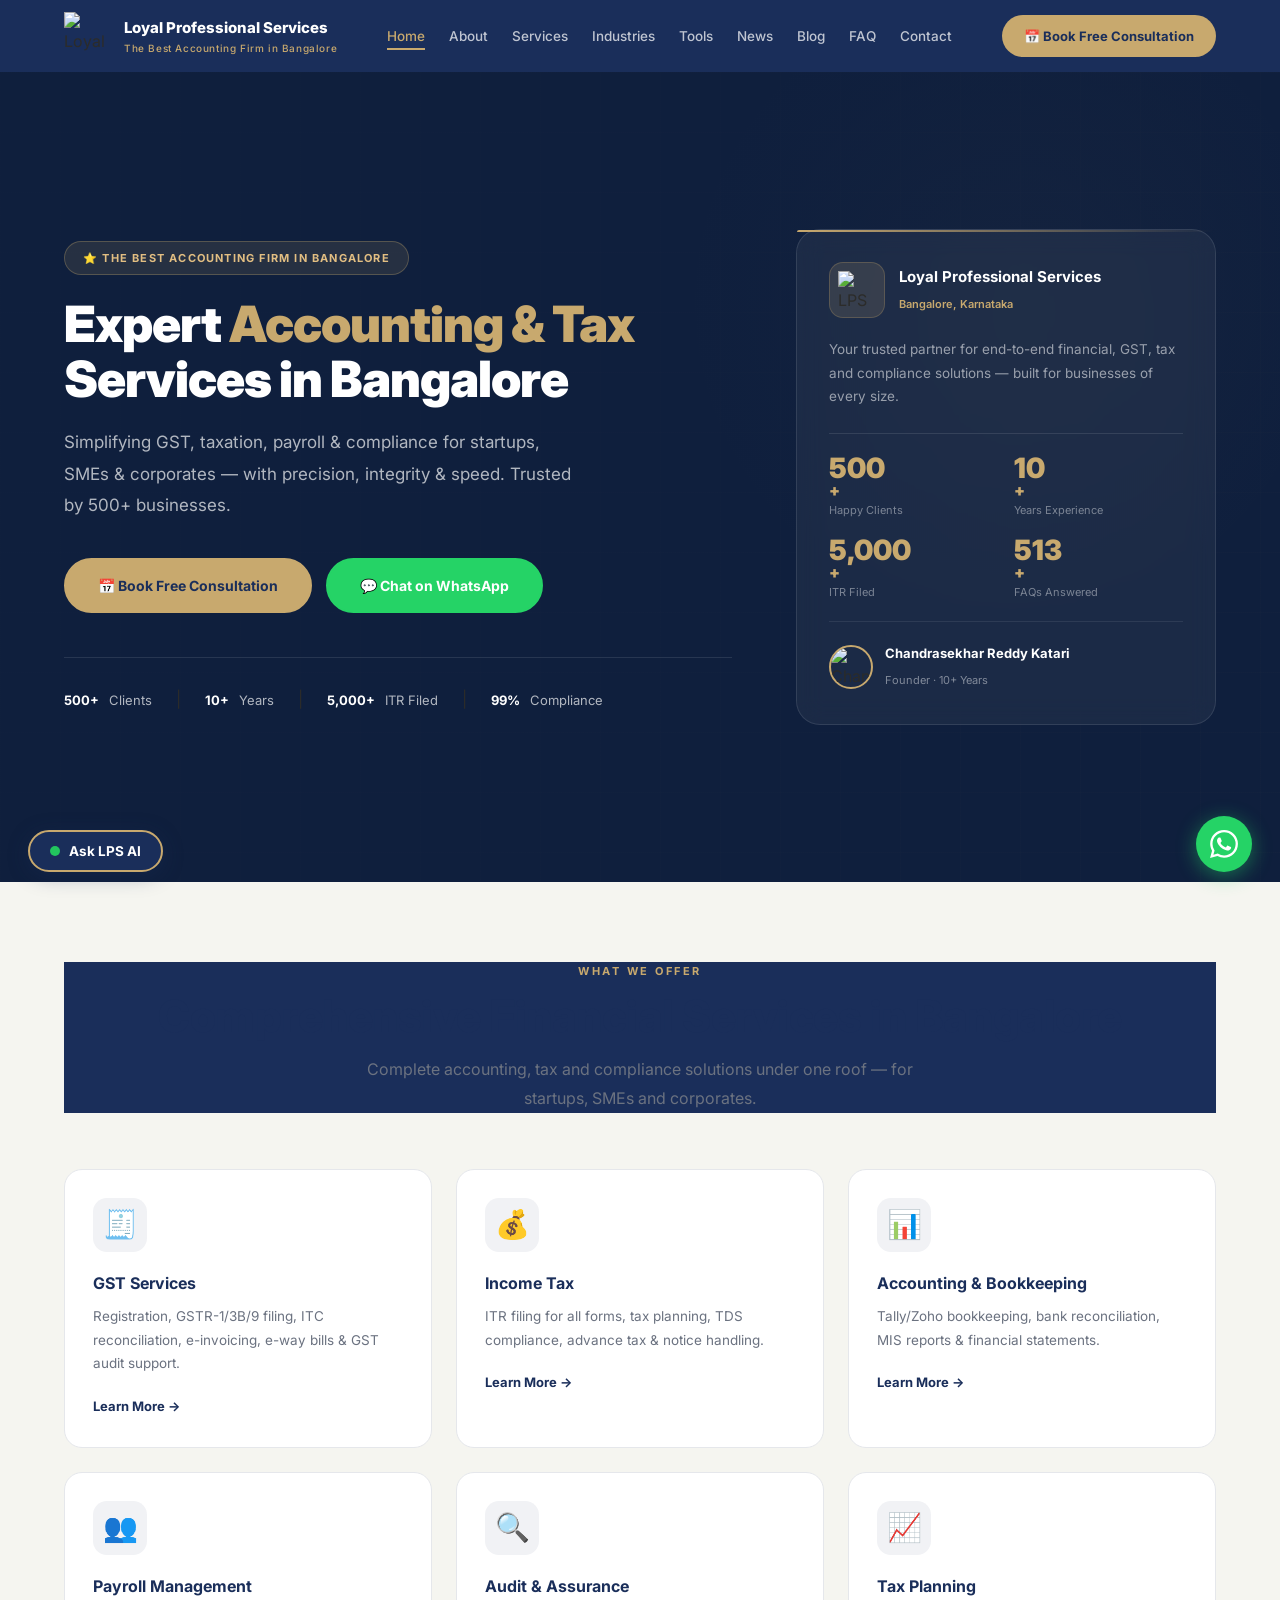
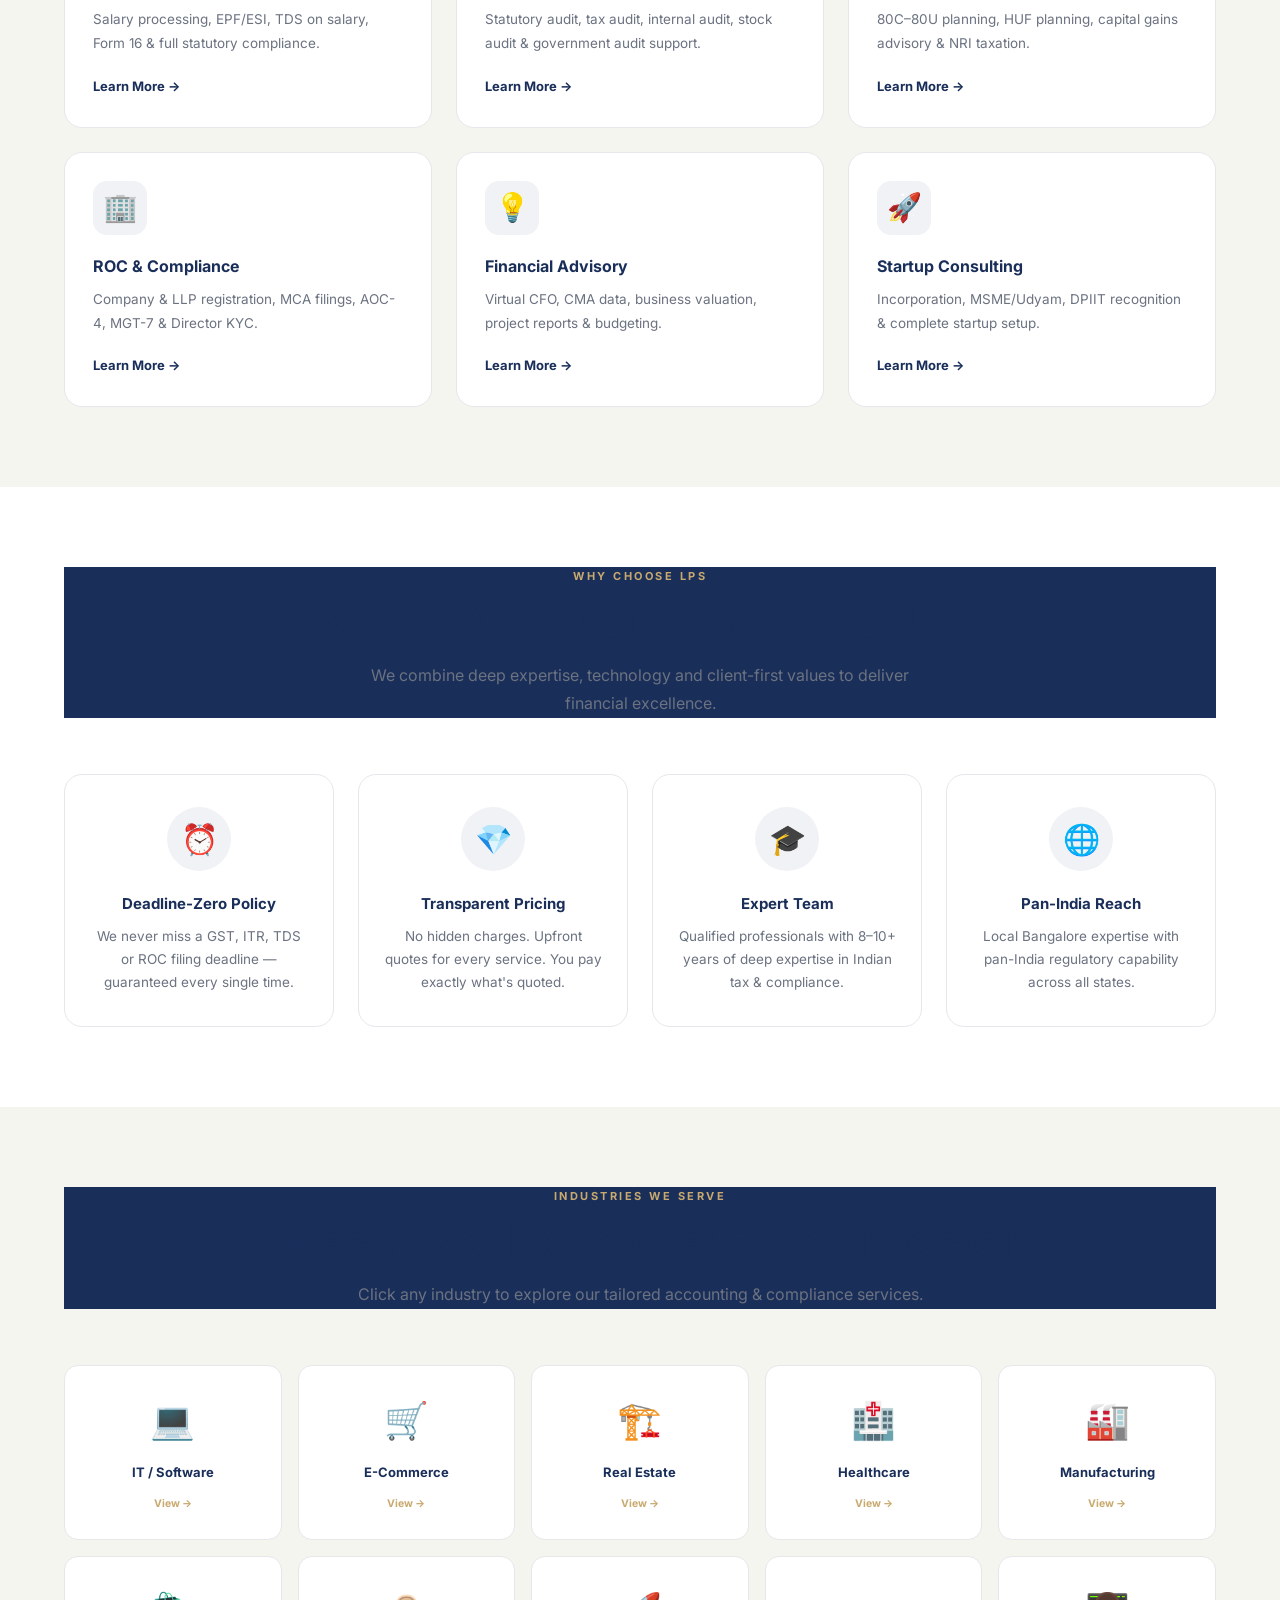
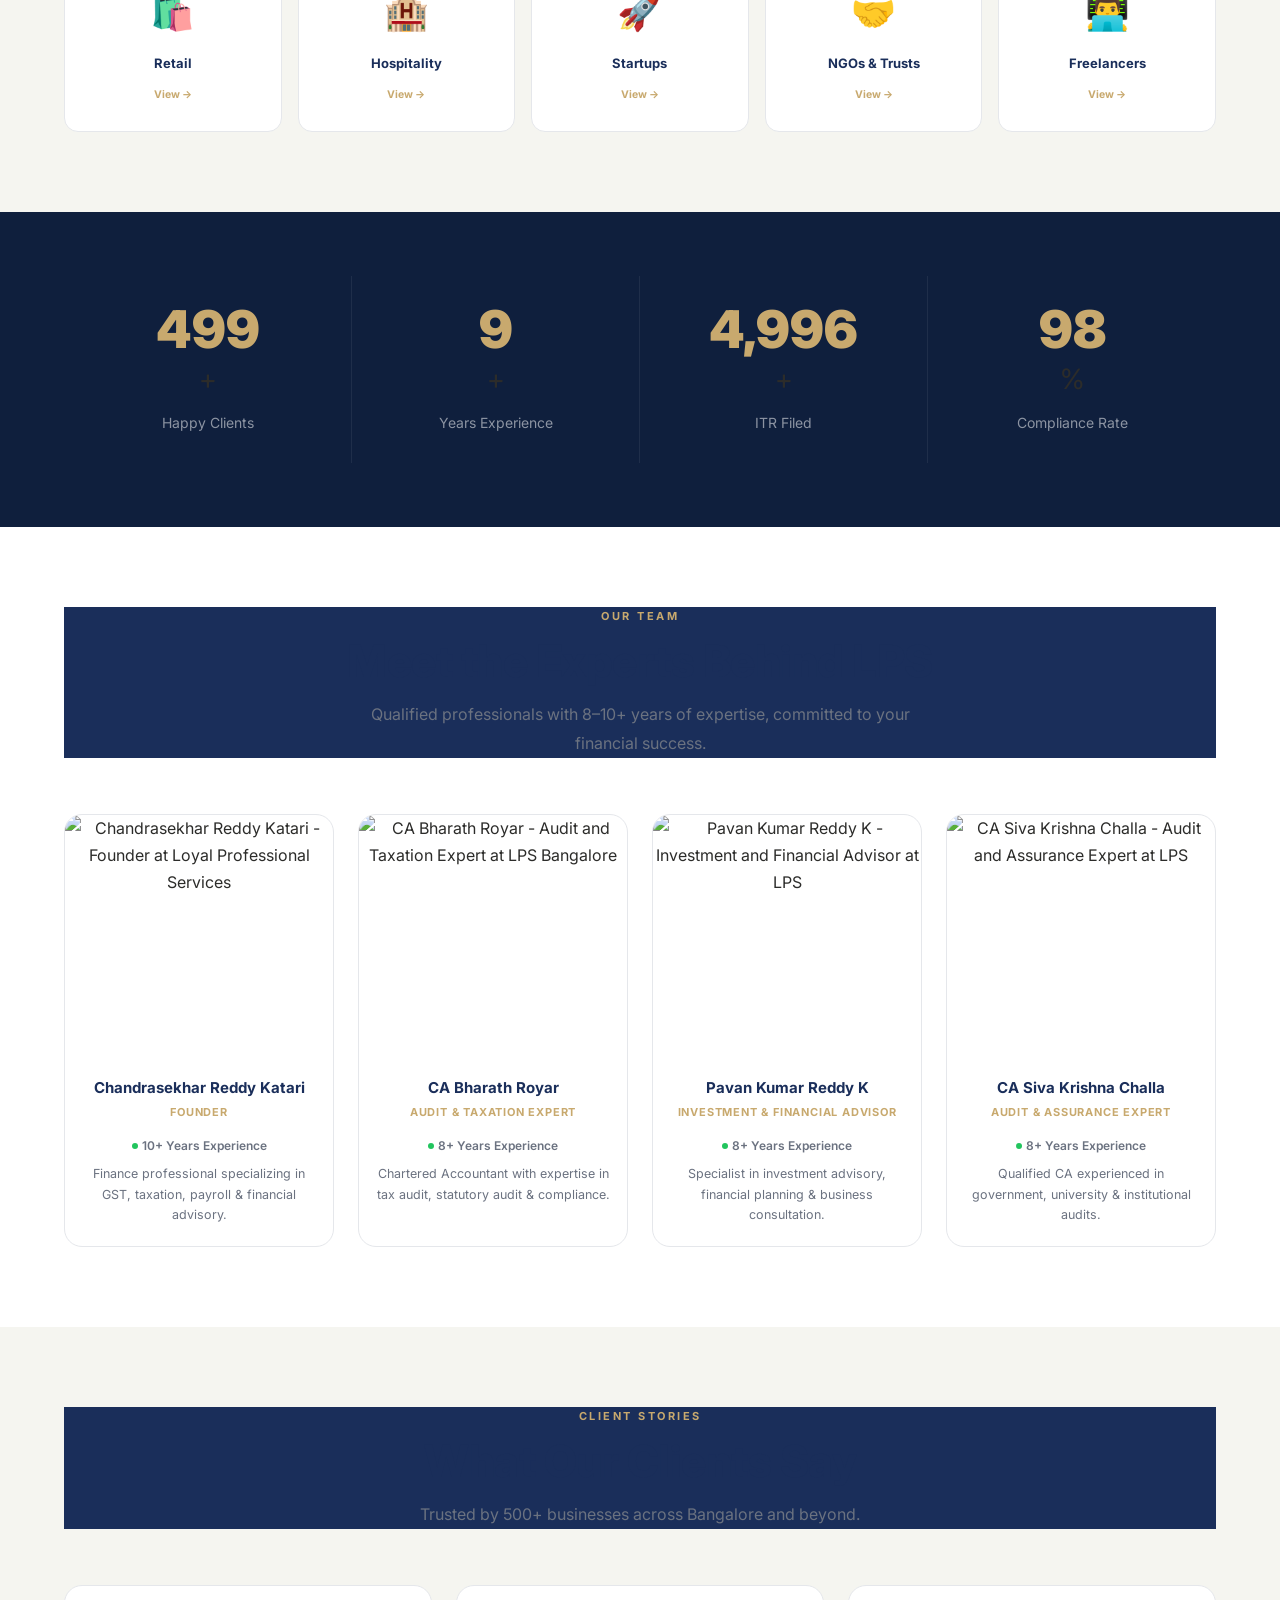
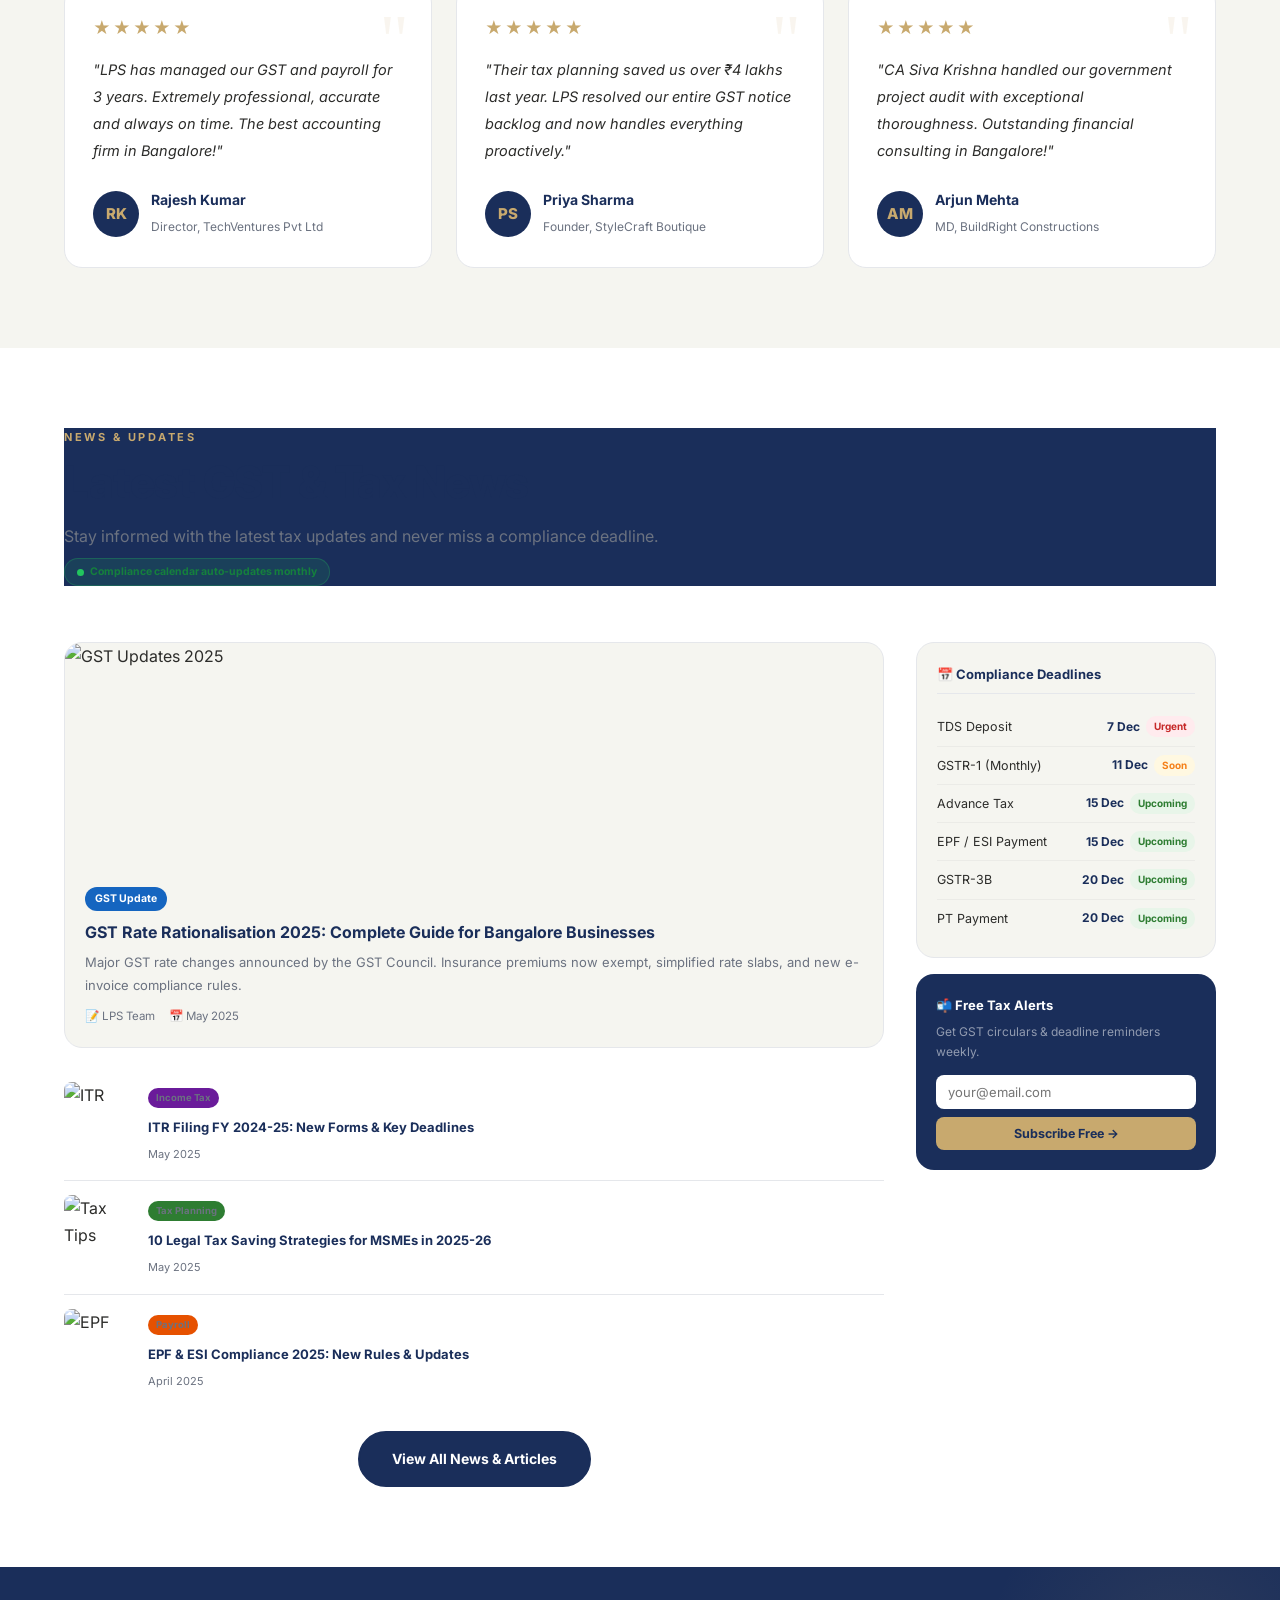
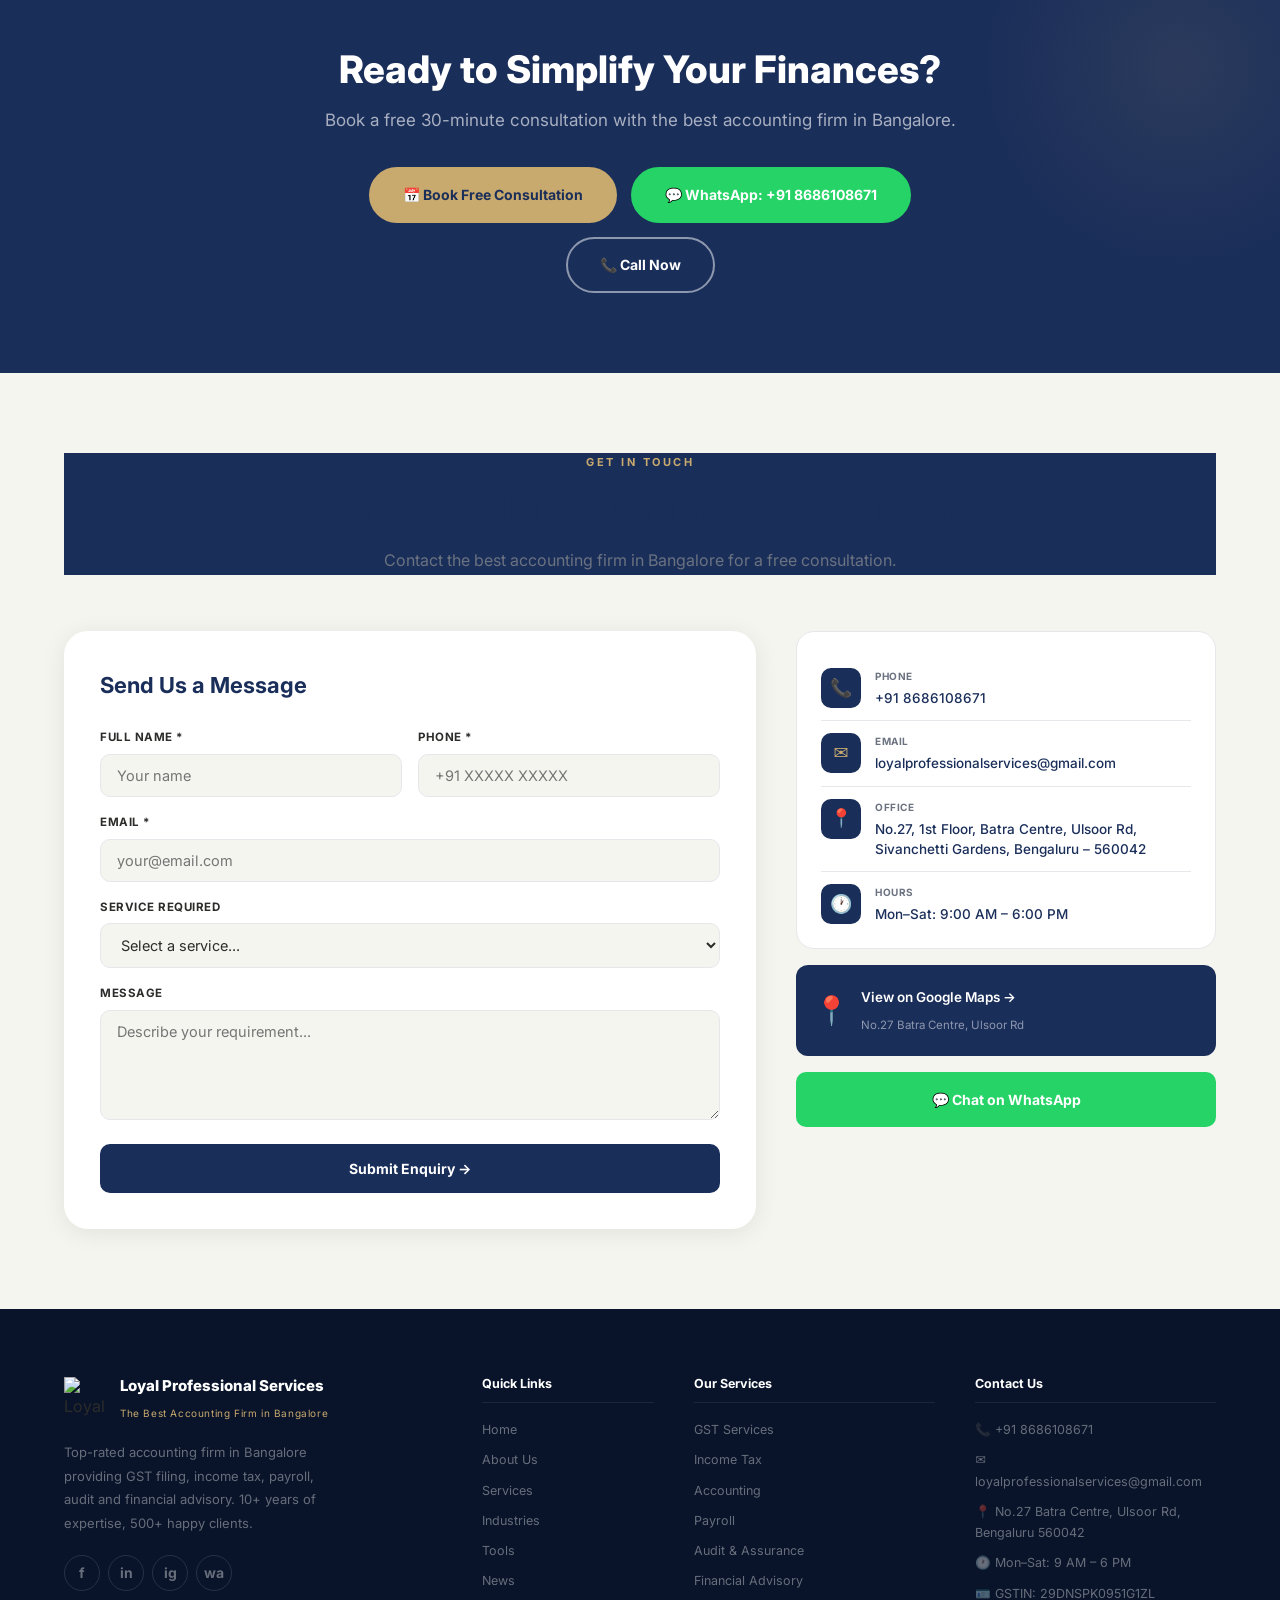
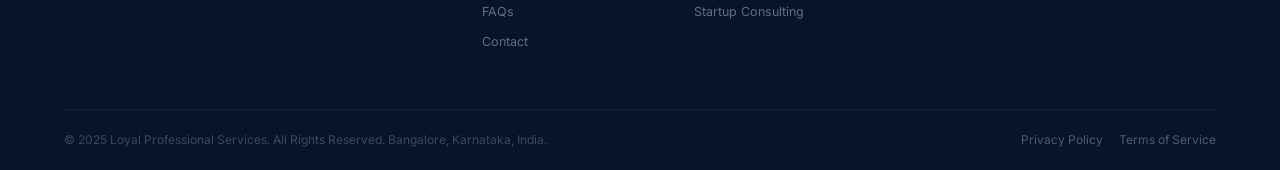
==== index.html @ 5130eba8 "Add files via upload" ====
<!DOCTYPE html>
<html lang="en">
<head>
<meta charset="UTF-8">
<meta name="viewport" content="width=device-width, initial-scale=1.0">
<title>Best Accounting Firm in Bangalore | LPS GST & Tax Services</title>
<meta name="description" content="Loyal Professional Services - the best accounting firm in Bangalore. Expert GST filing, income tax, payroll, audit & financial advisory. 500+ clients. Free consultation.">
<meta name="keywords" content="best accounting firm in bangalore, top GST consultants bangalore, tax filing services bangalore, financial consulting bangalore, payroll services bangalore">
<meta name="robots" content="index, follow">
<meta name="geo.region" content="IN-KA">
<meta name="geo.placename" content="Bangalore">
<meta name="geo.position" content="12.9716;77.5946">
<meta property="og:title" content="Best Accounting Firm in Bangalore | LPS">
<meta property="og:description" content="Expert GST, tax, payroll & accounting services in Bangalore. 500+ clients trust LPS.">
<meta property="og:url" content="https://loyalprofessionalservices.com">
<meta property="og:type" content="website">
<meta property="og:image" content="https://loyalprofessionalservices.com/images/logo-transparent.png">
<link rel="canonical" href="https://loyalprofessionalservices.com">
<link rel="icon" type="image/png" href="images/logo-transparent.png">
<link rel="preconnect" href="https://fonts.googleapis.com">
<link href="https://fonts.googleapis.com/css2?family=Inter:wght@300;400;500;600;700;800;900&display=swap" rel="stylesheet">
<script type="application/ld+json">
{"@context":"https://schema.org","@type":["AccountingService","LocalBusiness"],"@id":"https://loyalprofessionalservices.com/#business","name":"Loyal Professional Services","alternateName":"LPS Bangalore","description":"Top-rated accounting firm in Bangalore providing professional bookkeeping, GST filing, income tax, corporate tax planning, payroll compliance, audit and startup consulting services.","url":"https://loyalprofessionalservices.com","logo":"https://loyalprofessionalservices.com/images/logo-transparent.png","image":"https://loyalprofessionalservices.com/images/logo-transparent.png","telephone":"+918686108671","email":"loyalprofessionalservices@gmail.com","taxID":"29DNSPK0951G1ZL","priceRange":"₹₹","foundingDate":"2018","address":{"@type":"PostalAddress","streetAddress":"No.27, 1st Floor, Batra Centre, Ulsoor Road, Sivanchetti Gardens","addressLocality":"Bengaluru","addressRegion":"Karnataka","postalCode":"560042","addressCountry":"IN"},"geo":{"@type":"GeoCoordinates","latitude":"12.9716","longitude":"77.5946"},"areaServed":{"@type":"City","name":"Bangalore"},"openingHoursSpecification":[{"@type":"OpeningHoursSpecification","dayOfWeek":["Monday","Tuesday","Wednesday","Thursday","Friday","Saturday"],"opens":"09:00","closes":"18:00"}],"sameAs":["https://loyalprofessionalservices-lps.blogspot.com","https://maps.app.goo.gl/XrFfRQBfu2usFyGq6"],"hasOfferCatalog":{"@type":"OfferCatalog","name":"Accounting & Compliance Services","itemListElement":[{"@type":"Offer","itemOffered":{"@type":"Service","name":"GST Filing & Registration"}},{"@type":"Offer","itemOffered":{"@type":"Service","name":"Income Tax Filing"}},{"@type":"Offer","itemOffered":{"@type":"Service","name":"Payroll Management"}},{"@type":"Offer","itemOffered":{"@type":"Service","name":"Audit & Assurance"}},{"@type":"Offer","itemOffered":{"@type":"Service","name":"ROC Compliance"}},{"@type":"Offer","itemOffered":{"@type":"Service","name":"Virtual CFO Services"}}]}}
</script>
<style>
:root{--navy:#1A2E5A;--navy2:#0F1F3D;--navy3:#243D6E;--gold:#C8A96E;--gold2:#E2BE82;--offwhite:#F5F5F0;--charcoal:#2C2C2A;--muted:#6B7280;--border:#E5E7EB;--white:#fff;--green:#22C55E;--shadow:0 4px 24px rgba(0,0,0,.08);--shadow-lg:0 12px 48px rgba(0,0,0,.14)}
*,*::before,*::after{margin:0;padding:0;box-sizing:border-box}
html{scroll-behavior:smooth}
body{font-family:'Inter',system-ui,sans-serif;color:var(--charcoal);background:var(--white);line-height:1.7;overflow-x:hidden}
img{max-width:100%;display:block}
a{text-decoration:none;color:inherit}
ul{list-style:none}
button{cursor:pointer;font-family:inherit;border:none}
input,textarea,select{font-family:inherit;outline:none}
section{padding:80px 0}
.container{max-width:1200px;margin:0 auto;padding:0 24px}
.btn{display:inline-flex;align-items:center;gap:8px;padding:14px 32px;border-radius:50px;font-size:14px;font-weight:700;transition:all .25s;border:2px solid transparent;cursor:pointer}
.btn-gold{background:var(--gold);color:var(--navy);border-color:var(--gold)}
.btn-gold:hover{background:var(--gold2);transform:translateY(-2px);box-shadow:0 8px 24px rgba(200,169,110,.35)}
.btn-navy{background:var(--navy);color:#fff;border-color:var(--navy)}
.btn-navy:hover{background:var(--navy2);transform:translateY(-2px)}
.btn-ghost{background:transparent;color:#fff;border-color:rgba(255,255,255,.5)}
.btn-ghost:hover{background:rgba(255,255,255,.1)}
.btn-wa{background:#25D366;color:#fff;border-color:#25D366}
.btn-wa:hover{background:#1DB954;transform:translateY(-2px)}
.sec-eyebrow{font-size:11px;font-weight:700;letter-spacing:2.5px;text-transform:uppercase;color:var(--gold);display:block;margin-bottom:10px}
.sec-h{font-size:44px;font-weight:800;color:var(--navy);line-height:1.15;margin-bottom:14px;letter-spacing:-.5px}
.sec-sub{font-size:16px;color:var(--muted);line-height:1.8;max-width:600px}
.sec-header{margin-bottom:56px}
.sec-header.center{text-align:center}
.sec-header.center .sec-sub{margin:0 auto}
.fade-up{opacity:0;transform:translateY(32px);transition:opacity .7s ease,transform .7s ease}
.fade-up.visible{opacity:1;transform:none}
/* HEADER */
header{position:sticky;top:0;z-index:1000;background:var(--navy);transition:box-shadow .3s}
header.scrolled{box-shadow:0 2px 24px rgba(0,0,0,.28)}
.nav-wrap{height:72px;display:flex;align-items:center;justify-content:space-between;gap:16px}
.nav-logo{display:flex;align-items:center;gap:12px;flex-shrink:0}
.nav-logo img{width:48px;height:48px;aspect-ratio:1/1;object-fit:contain}
.nav-logo-name{color:#fff;font-size:15px;font-weight:800;display:block}
.nav-logo-sub{color:var(--gold);font-size:10px;font-weight:500;display:block;letter-spacing:.6px}
nav ul{display:flex;align-items:center;gap:24px}
nav ul a{color:rgba(255,255,255,.72);font-size:13.5px;font-weight:500;transition:color .2s;position:relative;padding:4px 0}
nav ul a::after{content:'';position:absolute;bottom:-2px;left:0;width:0;height:2px;background:var(--gold);transition:width .25s}
nav ul a:hover,nav ul a.active{color:var(--gold)}
nav ul a:hover::after,nav ul a.active::after{width:100%}
.nav-cta{background:var(--gold);color:var(--navy);padding:10px 22px;border-radius:50px;font-size:13px;font-weight:700;display:flex;align-items:center;gap:6px;flex-shrink:0;transition:.25s}
.nav-cta:hover{background:var(--gold2);transform:translateY(-1px)}
.hamburger{display:none;flex-direction:column;gap:5px;background:none;border:none;padding:6px}
.hamburger span{width:22px;height:2px;background:#fff;border-radius:2px;transition:.3s}
.hamburger.open span:nth-child(1){transform:rotate(45deg) translate(5px,5px)}
.hamburger.open span:nth-child(2){opacity:0}
.hamburger.open span:nth-child(3){transform:rotate(-45deg) translate(5px,-5px)}
.mobile-menu{display:none;background:var(--navy2);border-top:1px solid rgba(255,255,255,.08)}
.mobile-menu.open{display:block}
.mobile-menu a{display:block;color:rgba(255,255,255,.75);padding:14px 24px;font-size:14px;border-bottom:1px solid rgba(255,255,255,.06)}
.mobile-menu a:hover{color:var(--gold)}
/* HERO */
.hero{background:var(--navy2);min-height:90vh;display:flex;align-items:center;position:relative;overflow:hidden;padding:60px 0}
.hero::before{content:'';position:absolute;inset:0;background-image:linear-gradient(rgba(200,169,110,.03) 1px,transparent 1px),linear-gradient(90deg,rgba(200,169,110,.03) 1px,transparent 1px);background-size:60px 60px}
.hero-glow{position:absolute;top:-120px;right:-80px;width:700px;height:700px;border-radius:50%;background:radial-gradient(circle,rgba(200,169,110,.1) 0%,transparent 65%)}
.hero-bg-rotator{position:absolute;inset:0;z-index:0;overflow:hidden}
.hero-bg-slide{position:absolute;inset:0;background-size:cover;background-position:center;opacity:0;transition:opacity 1.6s ease-in-out}
.hero-bg-slide.active{opacity:.22}
.hero::after{content:'';position:absolute;inset:0;background:linear-gradient(120deg,rgba(15,31,61,.92) 0%,rgba(15,31,61,.78) 55%,rgba(15,31,61,.55) 100%);z-index:1}
.hero-inner{display:grid;grid-template-columns:1fr 420px;gap:4rem;align-items:center;position:relative;z-index:2}
.hero-eyebrow{display:inline-flex;align-items:center;gap:8px;background:rgba(200,169,110,.12);border:1px solid rgba(200,169,110,.3);color:var(--gold2);padding:7px 18px;border-radius:50px;font-size:11px;font-weight:700;letter-spacing:1.2px;text-transform:uppercase;margin-bottom:22px}
.hero h1{font-size:50px;font-weight:900;color:#fff;line-height:1.1;margin-bottom:20px;letter-spacing:-1px}
.hero h1 em{color:var(--gold);font-style:normal}
.hero-sub{font-size:17px;color:rgba(255,255,255,.68);line-height:1.85;margin-bottom:36px;max-width:520px}
.hero-btns{display:flex;gap:14px;flex-wrap:wrap;margin-bottom:44px}
.trust-bar{display:flex;gap:24px;flex-wrap:wrap;padding-top:28px;border-top:1px solid rgba(255,255,255,.1)}
.trust-item{display:flex;align-items:center;gap:6px;color:rgba(255,255,255,.68);font-size:13px}
.trust-item strong{color:#fff;font-weight:700}
.trust-item .dot{color:rgba(255,255,255,.25)}
.hero-card{background:rgba(255,255,255,.05);border:1px solid rgba(255,255,255,.1);border-radius:24px;padding:32px;backdrop-filter:blur(12px);position:relative}
.hero-card::before{content:'';position:absolute;top:0;left:0;right:0;height:2px;background:linear-gradient(90deg,var(--gold),transparent);border-radius:24px 24px 0 0}
.hero-card-header{display:flex;align-items:center;gap:14px;margin-bottom:20px}
.hero-card-logo{width:56px;height:56px;aspect-ratio:1/1;background:rgba(200,169,110,.15);border:1px solid rgba(200,169,110,.25);border-radius:14px;display:flex;align-items:center;justify-content:center;flex-shrink:0}
.hero-card-logo img{width:38px;height:38px;aspect-ratio:1/1;object-fit:contain}
.hero-card-title{color:#fff;font-size:15px;font-weight:700;display:block}
.hero-card-sub{color:var(--gold);font-size:11px;font-weight:600}
.hero-card-desc{color:rgba(255,255,255,.55);font-size:13.5px;line-height:1.75;margin-bottom:24px}
.hero-card-stats{display:grid;grid-template-columns:1fr 1fr;gap:16px;border-top:1px solid rgba(255,255,255,.1);padding-top:20px}
.hcs-num{font-size:28px;font-weight:900;color:var(--gold);display:block;line-height:1}
.hcs-lbl{font-size:11px;color:rgba(255,255,255,.42);margin-top:3px}
.hero-founder{display:flex;align-items:center;gap:12px;margin-top:20px;padding-top:20px;border-top:1px solid rgba(255,255,255,.08)}
.hero-founder img{width:44px;height:44px;aspect-ratio:1/1;border-radius:50%;object-fit:cover;object-position:top;border:2px solid var(--gold)}
.hero-founder-name{color:#fff;font-size:13px;font-weight:700;display:block}
.hero-founder-role{color:rgba(255,255,255,.45);font-size:11px}
/* SERVICES */
.services-section{background:var(--offwhite)}
.svc-grid{display:grid;grid-template-columns:repeat(3,1fr);gap:24px}
.svc-card{background:#fff;border-radius:18px;padding:28px;border:1.5px solid var(--border);transition:.3s;position:relative;overflow:hidden}
.svc-card::after{content:'';position:absolute;bottom:0;left:0;right:0;height:3px;background:linear-gradient(90deg,var(--gold),var(--gold2));transform:scaleX(0);transition:transform .3s;transform-origin:left}
.svc-card:hover{transform:translateY(-6px);box-shadow:var(--shadow-lg);border-color:rgba(200,169,110,.4)}
.svc-card:hover::after{transform:scaleX(1)}
.svc-icon{width:54px;height:54px;background:rgba(26,46,90,.06);border-radius:14px;display:flex;align-items:center;justify-content:center;margin-bottom:18px;font-size:28px;transition:background .3s}
.svc-card:hover .svc-icon{background:rgba(200,169,110,.15)}
.svc-card h3{font-size:16px;font-weight:700;color:var(--navy);margin-bottom:8px}
.svc-card p{font-size:13.5px;color:var(--muted);line-height:1.75;margin-bottom:16px}
.svc-more{font-size:13px;font-weight:700;color:var(--navy);display:inline-flex;align-items:center;gap:4px}
.svc-card:hover .svc-more{color:var(--gold)}
/* WHY */
.why-section{background:#fff}
.why-grid{display:grid;grid-template-columns:repeat(4,1fr);gap:24px}
.why-card{padding:32px 24px;border-radius:18px;border:1.5px solid var(--border);text-align:center;transition:.3s}
.why-card:hover{border-color:var(--gold);box-shadow:var(--shadow);transform:translateY(-5px)}
.why-icon{width:64px;height:64px;background:rgba(26,46,90,.06);border-radius:50%;display:flex;align-items:center;justify-content:center;margin:0 auto 20px;font-size:30px}
.why-card:hover .why-icon{background:rgba(200,169,110,.15)}
.why-card h3{font-size:15px;font-weight:700;color:var(--navy);margin-bottom:8px}
.why-card p{font-size:13.5px;color:var(--muted);line-height:1.7}
/* INDUSTRIES */
.industries-section{background:var(--offwhite)}
.ind-grid{display:grid;grid-template-columns:repeat(5,1fr);gap:16px}
.ind-card{background:#fff;border-radius:14px;padding:24px 16px;text-align:center;border:1.5px solid var(--border);transition:.3s;cursor:pointer;display:block}
.ind-card:hover{border-color:var(--gold);box-shadow:var(--shadow);transform:translateY(-4px)}
.ind-icon{font-size:36px;display:block;margin-bottom:10px}
.ind-name{font-size:13px;font-weight:700;color:var(--navy);display:block;margin-bottom:5px}
.ind-link{font-size:10.5px;color:var(--gold);font-weight:700}
/* STATS */
.stats-bar{background:var(--navy2);padding:64px 0}
.stats-grid{display:grid;grid-template-columns:repeat(4,1fr)}
.stat-item{text-align:center;padding:28px 24px;border-right:1px solid rgba(255,255,255,.07)}
.stat-item:last-child{border-right:none}
.stat-num{font-size:52px;font-weight:900;color:var(--gold);display:block;line-height:1}
.stat-suffix{font-size:28px;vertical-align:super}
.stat-lbl{font-size:14px;color:rgba(255,255,255,.52);margin-top:8px}
/* TEAM */
.team-section{background:#fff}
.team-grid{display:grid;grid-template-columns:repeat(4,1fr);gap:24px}
.team-card{background:#fff;border-radius:18px;overflow:hidden;border:1.5px solid var(--border);transition:.3s;text-align:center}
.team-card:hover{box-shadow:var(--shadow-lg);transform:translateY(-6px);border-color:rgba(200,169,110,.4)}
.team-photo{width:100%;height:240px;object-fit:cover;object-position:top;transition:transform .4s}
.team-card:hover .team-photo{transform:scale(1.04)}
.team-info{padding:20px 16px}
.team-name{font-size:15px;font-weight:700;color:var(--navy);margin-bottom:3px}
.team-role{font-size:11px;font-weight:700;color:var(--gold);text-transform:uppercase;letter-spacing:.8px;margin-bottom:8px;display:block}
.team-exp{font-size:12px;font-weight:600;color:var(--muted);margin-bottom:8px;display:inline-flex;align-items:center;gap:4px}
.team-exp::before{content:'';width:6px;height:6px;border-radius:50%;background:var(--green);display:inline-block}
.team-bio{font-size:12.5px;color:var(--muted);line-height:1.65}
/* TESTIMONIALS */
.testi-section{background:var(--offwhite)}
.testi-grid{display:grid;grid-template-columns:repeat(3,1fr);gap:24px}
.testi-card{background:#fff;border-radius:18px;padding:28px;border:1.5px solid var(--border);position:relative;transition:.3s}
.testi-card:hover{box-shadow:var(--shadow-lg);transform:translateY(-4px);border-color:rgba(200,169,110,.4)}
.testi-quote{position:absolute;top:18px;right:22px;font-size:72px;color:var(--gold);opacity:.1;font-family:Georgia,serif;line-height:1}
.testi-stars{color:var(--gold);font-size:17px;margin-bottom:14px;letter-spacing:2px}
.testi-text{font-size:14.5px;color:var(--charcoal);line-height:1.85;margin-bottom:24px;font-style:italic}
.testi-author{display:flex;align-items:center;gap:12px}
.testi-avatar{width:46px;height:46px;border-radius:50%;background:var(--navy);display:flex;align-items:center;justify-content:center;color:var(--gold);font-size:15px;font-weight:800;flex-shrink:0}
.testi-name{font-size:14px;font-weight:700;color:var(--navy);display:block}
.testi-co{font-size:12px;color:var(--muted)}
/* NEWS */
.news-section{background:#fff}
.news-layout{display:grid;grid-template-columns:1fr 300px;gap:2rem}
.news-featured{background:var(--offwhite);border-radius:18px;overflow:hidden;border:1.5px solid var(--border);margin-bottom:20px;transition:.3s;display:block}
.news-featured:hover{box-shadow:var(--shadow-lg);transform:translateY(-3px)}
.news-featured img{width:100%;height:220px;object-fit:cover}
.news-feat-body{padding:20px}
.news-tag{display:inline-block;font-size:10.5px;font-weight:700;color:#fff;padding:3px 10px;border-radius:20px;margin-bottom:10px}
.tag-gst{background:#1565C0}.tag-tax{background:#6A1B9A}.tag-biz{background:#2E7D32}.tag-pay{background:#E65100}.tag-aud{background:#37474F}
.news-feat-body h3{font-size:16px;font-weight:700;color:var(--navy);margin-bottom:8px;line-height:1.4}
.news-feat-body p{font-size:13px;color:var(--muted);line-height:1.75}
.news-meta{display:flex;gap:14px;margin-top:10px;font-size:11.5px;color:var(--muted)}
.news-item{display:flex;gap:12px;padding:14px 0;border-bottom:1px solid var(--border)}
.news-item:last-child{border-bottom:none}
.news-item img{width:72px;height:64px;object-fit:cover;border-radius:8px;flex-shrink:0}
.news-item h4{font-size:13px;font-weight:700;color:var(--navy);line-height:1.4;margin-bottom:3px}
.news-item span{font-size:11px;color:var(--muted)}
.news-sidebar{display:flex;flex-direction:column;gap:16px}
.sidebar-box{background:var(--offwhite);border-radius:18px;padding:20px;border:1.5px solid var(--border)}
.sidebar-box h4{font-size:13px;font-weight:700;color:var(--navy);margin-bottom:14px;padding-bottom:8px;border-bottom:1px solid var(--border);display:flex;align-items:center;gap:7px}
.deadline-row{display:flex;justify-content:space-between;align-items:center;padding:8px 0;border-bottom:1px solid rgba(0,0,0,.04);font-size:12.5px}
.deadline-row:last-child{border-bottom:none}
.deadline-date{font-weight:700;color:var(--navy);font-size:12px}
.badge{font-size:10px;font-weight:700;padding:2px 8px;border-radius:10px}
.badge-urgent{background:#ffebee;color:#c62828}
.badge-soon{background:#fff8e1;color:#f57f17}
.badge-ok{background:#e8f5e9;color:#2e7d32}
.auto-badge{display:inline-flex;align-items:center;gap:6px;background:rgba(34,197,94,.12);color:#15803d;border:1px solid rgba(34,197,94,.25);padding:4px 12px;border-radius:20px;font-size:10.5px;font-weight:700;margin-top:8px}
.auto-dot{width:7px;height:7px;border-radius:50%;background:#22c55e;animation:blink 2s infinite}
@keyframes blink{0%,100%{opacity:1}50%{opacity:.3}}
.sub-box{background:var(--navy);border-radius:18px;padding:20px}
.sub-box h4{color:#fff;font-size:13px;font-weight:700;margin-bottom:6px}
.sub-box p{color:rgba(255,255,255,.52);font-size:12px;margin-bottom:12px}
.sub-input{width:100%;padding:9px 12px;border-radius:8px;border:none;font-size:13px;margin-bottom:8px}
.sub-btn{width:100%;padding:9px;background:var(--gold);border:none;color:var(--navy);border-radius:8px;font-size:12.5px;font-weight:700;cursor:pointer}
/* CTA BANNER */
.cta-banner{background:var(--navy);padding:80px 0;position:relative;overflow:hidden}
.cta-banner::before{content:'';position:absolute;top:-100px;right:-100px;width:400px;height:400px;border-radius:50%;background:radial-gradient(circle,rgba(200,169,110,.1) 0%,transparent 70%)}
.cta-inner{position:relative;z-index:1;text-align:center;max-width:700px;margin:0 auto}
.cta-inner h2{font-size:38px;font-weight:800;color:#fff;margin-bottom:14px;line-height:1.2}
.cta-inner p{font-size:17px;color:rgba(255,255,255,.62);margin-bottom:32px}
.cta-btns{display:flex;gap:14px;justify-content:center;flex-wrap:wrap}
/* CONTACT */
.contact-section{background:var(--offwhite)}
.contact-grid{display:grid;grid-template-columns:1fr 420px;gap:2.5rem}
.contact-form-card{background:#fff;border-radius:24px;padding:36px;box-shadow:var(--shadow)}
.contact-form-card h3{font-size:22px;font-weight:700;color:var(--navy);margin-bottom:24px}
.form-row{display:grid;grid-template-columns:1fr 1fr;gap:16px}
.form-group{margin-bottom:16px}
.form-group label{display:block;font-size:11.5px;font-weight:700;color:var(--charcoal);text-transform:uppercase;letter-spacing:.5px;margin-bottom:6px}
.form-group input,.form-group textarea,.form-group select{width:100%;padding:12px 16px;border:1.5px solid var(--border);border-radius:10px;font-size:14.5px;color:var(--charcoal);background:var(--offwhite);transition:border-color .2s}
.form-group input:focus,.form-group textarea:focus,.form-group select:focus{border-color:var(--navy);background:#fff}
.form-group textarea{min-height:110px;resize:vertical}
.contact-sidebar{display:flex;flex-direction:column;gap:16px}
.contact-info-card{background:#fff;border-radius:18px;padding:24px;border:1.5px solid var(--border)}
.ci-row{display:flex;gap:14px;align-items:flex-start;padding:12px 0;border-bottom:1px solid var(--border)}
.ci-row:last-child{border-bottom:none;padding-bottom:0}
.ci-icon{width:40px;height:40px;background:var(--navy);border-radius:10px;display:flex;align-items:center;justify-content:center;font-size:18px;flex-shrink:0;color:var(--gold)}
.ci-label{font-size:10px;font-weight:700;text-transform:uppercase;letter-spacing:.5px;color:var(--muted);margin-bottom:3px}
.ci-value{font-size:13.5px;color:var(--navy);font-weight:500;line-height:1.5}
.map-cta{background:var(--navy);border-radius:12px;padding:18px;display:flex;align-items:center;gap:12px;transition:.25s}
.map-cta:hover{background:var(--navy2);transform:translateY(-2px)}
.map-cta span{color:#fff;font-size:13.5px;font-weight:600}
.map-cta .map-sub{color:rgba(255,255,255,.5);font-size:11.5px;font-weight:400}
/* FOOTER */
footer{background:#09142A;padding:64px 0 0}
.footer-grid{display:grid;grid-template-columns:2.2fr 1fr 1.4fr 1.4fr;gap:2.5rem;margin-bottom:48px}
.footer-brand-row{display:flex;align-items:center;gap:12px;margin-bottom:16px}
.footer-brand-row img{width:44px;height:44px;aspect-ratio:1/1;object-fit:contain}
.footer-brand-name{color:#fff;font-size:15px;font-weight:800;display:block}
.footer-brand-sub{color:var(--gold);font-size:10px;letter-spacing:.6px}
.footer-desc{color:rgba(255,255,255,.38);font-size:13px;line-height:1.8;margin-bottom:20px;max-width:280px}
.footer-col h5{color:#fff;font-size:12.5px;font-weight:700;margin-bottom:16px;padding-bottom:8px;border-bottom:1px solid rgba(255,255,255,.08)}
.footer-col a{display:block;color:rgba(255,255,255,.38);font-size:12.5px;margin-bottom:9px;transition:color .2s}
.footer-col a:hover{color:var(--gold)}
.social-row{display:flex;gap:8px}
.social-btn{width:36px;height:36px;border-radius:50%;border:1px solid rgba(255,255,255,.12);display:flex;align-items:center;justify-content:center;color:rgba(255,255,255,.38);font-size:14px;font-weight:700;transition:.2s}
.social-btn:hover{border-color:var(--gold);color:var(--gold)}
.footer-bottom{border-top:1px solid rgba(255,255,255,.06);padding:20px 0;display:flex;justify-content:space-between;align-items:center;flex-wrap:wrap;gap:12px}
.footer-bottom p{color:rgba(255,255,255,.22);font-size:12px}
.footer-bottom a{color:rgba(255,255,255,.3);font-size:12px}
.footer-bottom a:hover{color:var(--gold)}
/* FLOATING */
.float-wa{position:fixed;bottom:28px;right:28px;z-index:1000;width:56px;height:56px;border-radius:50%;background:#25D366;display:flex;align-items:center;justify-content:center;box-shadow:0 4px 20px rgba(37,211,102,.45);transition:transform .2s}
.float-wa:hover{transform:scale(1.1)}
.float-wa svg{width:28px;height:28px;fill:#fff}
/* CHATBOT */
.chatbot-wrap{position:fixed;bottom:28px;left:28px;z-index:1000}
.chatbot-btn{background:var(--navy);border:2px solid var(--gold);border-radius:50px;padding:11px 20px;display:flex;align-items:center;gap:9px;font-size:13.5px;font-weight:700;color:#fff;box-shadow:0 4px 20px rgba(26,46,90,.35);transition:.25s}
.chatbot-btn:hover{background:var(--navy2);transform:translateY(-2px)}
.chatbot-pulse{width:10px;height:10px;border-radius:50%;background:var(--green);animation:pulse-anim 2s infinite}
@keyframes pulse-anim{0%,100%{box-shadow:0 0 0 0 rgba(34,197,94,.45)}50%{box-shadow:0 0 0 8px rgba(34,197,94,0)}}
.chatbot-window{position:absolute;bottom:56px;left:0;width:370px;background:#fff;border-radius:18px;box-shadow:0 12px 48px rgba(0,0,0,.18);border:1.5px solid var(--border);overflow:hidden;display:none;flex-direction:column}
.chatbot-window.open{display:flex}
.chat-header{background:var(--navy);padding:14px 16px;display:flex;align-items:center;gap:11px}
.chat-header img{width:36px;height:36px;aspect-ratio:1/1;border-radius:50%;object-fit:contain;border:2px solid var(--gold);background:rgba(200,169,110,.15)}
.chat-header-name{color:#fff;font-size:13.5px;font-weight:700;display:block}
.chat-header-status{color:rgba(255,255,255,.5);font-size:11px;display:flex;align-items:center;gap:4px}
.chat-header-status::before{content:'';width:7px;height:7px;border-radius:50%;background:var(--green);display:inline-block}
.chat-messages{padding:14px;background:#F8F9FB;min-height:200px;max-height:320px;overflow-y:auto;display:flex;flex-direction:column;gap:8px}
.chat-msg-bot{background:var(--navy);color:#fff;padding:9px 13px;border-radius:0 12px 12px 12px;font-size:12.5px;line-height:1.65;max-width:92%;align-self:flex-start}
.chat-msg-bot strong{color:var(--gold);display:block;font-size:10.5px;margin-bottom:2px}
.chat-msg-user{background:rgba(26,46,90,.09);color:var(--charcoal);padding:9px 13px;border-radius:12px 0 12px 12px;font-size:12.5px;line-height:1.65;max-width:88%;align-self:flex-end}
.chat-quick{display:flex;flex-wrap:wrap;gap:6px;padding:10px 14px;border-top:1px solid var(--border);background:#fff}
.chat-qr{background:rgba(26,46,90,.07);color:var(--navy);border:1px solid var(--border);border-radius:20px;padding:5px 11px;font-size:11.5px;font-weight:600;cursor:pointer;transition:.2s}
.chat-qr:hover{background:var(--navy);color:#fff}
.chat-qr-gold{background:var(--gold);color:var(--navy);border-color:var(--gold);font-weight:700}
.chat-qr-gold:hover{background:var(--gold2);color:var(--navy)}
.chat-input-row{display:flex;border-top:1px solid var(--border);background:#fff}
.chat-input{flex:1;border:none;padding:11px 14px;font-size:13px;background:transparent;color:var(--charcoal)}
.chat-send{background:var(--navy);border:none;color:var(--gold);padding:0 16px;cursor:pointer;font-size:17px}
.chat-typing{display:flex;gap:4px;padding:8px 12px}
.chat-typing span{width:7px;height:7px;border-radius:50%;background:var(--muted);animation:typing .9s infinite}
.chat-typing span:nth-child(2){animation-delay:.2s}
.chat-typing span:nth-child(3){animation-delay:.4s}
@keyframes typing{0%,60%,100%{transform:translateY(0)}30%{transform:translateY(-6px)}}
/* RESPONSIVE */
@media(max-width:1100px){.svc-grid{grid-template-columns:repeat(2,1fr)}.why-grid{grid-template-columns:repeat(2,1fr)}.team-grid{grid-template-columns:repeat(2,1fr)}.footer-grid{grid-template-columns:1fr 1fr}}
@media(max-width:900px){.hero-inner{grid-template-columns:1fr;max-width:620px;margin:0 auto}.hero-card{display:none}.hero h1{font-size:38px}.contact-grid{grid-template-columns:1fr}.news-layout{grid-template-columns:1fr}.news-sidebar{display:grid;grid-template-columns:1fr 1fr}}
@media(max-width:768px){section{padding:56px 0}.sec-h{font-size:33px}.hero h1{font-size:30px}.hero-btns{flex-direction:column;max-width:300px}.svc-grid{grid-template-columns:1fr}.why-grid{grid-template-columns:1fr 1fr}.ind-grid{grid-template-columns:repeat(2,1fr)}.stats-grid{grid-template-columns:repeat(2,1fr)}.stat-item{border-right:none;border-bottom:1px solid rgba(255,255,255,.07)}.stat-item:nth-child(odd){border-right:1px solid rgba(255,255,255,.07)}.testi-grid{grid-template-columns:1fr}.team-grid{grid-template-columns:repeat(2,1fr)}.footer-grid{grid-template-columns:1fr}.footer-bottom{flex-direction:column;text-align:center}nav ul{display:none}.nav-cta{display:none}.hamburger{display:flex}.form-row{grid-template-columns:1fr}.news-sidebar{grid-template-columns:1fr}.cta-inner h2{font-size:26px}.chatbot-wrap{display:none}.chatbot-window{width:300px}}
</style>
<!-- ═══ ANALYTICS & TRACKING ═══ -->
<!-- Google Analytics 4 — replace G-XXXXXXXXXX with your Measurement ID -->
<script async src="https://www.googletagmanager.com/gtag/js?id=G-XXXXXXXXXX"></script>
<script>
window.dataLayer=window.dataLayer||[];
function gtag(){dataLayer.push(arguments);}
gtag('js',new Date());
gtag('config','G-XXXXXXXXXX');
</script>
<!-- Microsoft Clarity — replace XXXXXXXXXX with your Clarity Project ID -->
<script type="text/javascript">
(function(c,l,a,r,i,t,y){c[a]=c[a]||function(){(c[a].q=c[a].q||[]).push(arguments)};t=l.createElement(r);t.async=1;t.src="https://www.clarity.ms/tag/"+i;y=l.getElementsByTagName(r)[0];y.parentNode.insertBefore(t,y);})(window,document,"clarity","script","XXXXXXXXXX");
</script>
<script src="https://identity.netlify.com/v1/netlify-identity-widget.js"></script>
</head><body>
<!-- FLOATING WHATSAPP -->
<a href="https://wa.me/918686108671" class="float-wa" target="_blank" rel="noopener" aria-label="WhatsApp">
  <svg viewBox="0 0 24 24"><path d="M17.472 14.382c-.297-.149-1.758-.867-2.03-.967-.273-.099-.471-.148-.67.15-.197.297-.767.966-.94 1.164-.173.199-.347.223-.644.075-.297-.15-1.255-.463-2.39-1.475-.883-.788-1.48-1.761-1.653-2.059-.173-.297-.018-.458.13-.606.134-.133.298-.347.446-.52.149-.174.198-.298.298-.497.099-.198.05-.371-.025-.52-.075-.149-.669-1.612-.916-2.207-.242-.579-.487-.5-.669-.51-.173-.008-.371-.01-.57-.01-.198 0-.52.074-.792.372-.272.297-1.04 1.016-1.04 2.479 0 1.462 1.065 2.875 1.213 3.074.149.198 2.096 3.2 5.077 4.487.709.306 1.262.489 1.694.625.712.227 1.36.195 1.871.118.571-.085 1.758-.719 2.006-1.413.248-.694.248-1.289.173-1.413-.074-.124-.272-.198-.57-.347m-5.421 7.403h-.004a9.87 9.87 0 01-5.031-1.378l-.361-.214-3.741.982.998-3.648-.235-.374a9.86 9.86 0 01-1.51-5.26c.001-5.45 4.436-9.884 9.888-9.884 2.64 0 5.122 1.03 6.988 2.898a9.825 9.825 0 012.893 6.994c-.003 5.45-4.437 9.884-9.885 9.884m8.413-18.297A11.815 11.815 0 0012.05 0C5.495 0 .16 5.335.157 11.892c0 2.096.547 4.142 1.588 5.945L.057 24l6.305-1.654a11.882 11.882 0 005.683 1.448h.005c6.554 0 11.89-5.335 11.893-11.893a11.821 11.821 0 00-3.48-8.413z"/></svg>
</a>

<!-- AI CHATBOT -->
<div class="chatbot-wrap">
  <div class="chatbot-window" id="chatWindow">
    <div class="chat-header">
      <img src="images/logo-transparent.png" alt="LPS AI" width="36" height="36">
      <div><span class="chat-header-name">LPS Financial Assistant</span><span class="chat-header-status">AI-powered · Books meetings instantly</span></div>
    </div>
    <div class="chat-messages" id="chatMessages">
      <div class="chat-msg-bot"><strong>LPS Assistant</strong>Hi! 👋 I'm the LPS AI assistant. I can answer questions on GST, income tax, TDS, payroll &amp; compliance — or <strong>book a free consultation</strong> for you right here. How can I help?</div>
    </div>
    <div class="chat-quick" id="chatQuick">
      <button class="chat-qr" onclick="sendQuick('GST registration')">GST Registration</button>
      <button class="chat-qr" onclick="sendQuick('ITR deadline')">ITR Deadline</button>
      <button class="chat-qr" onclick="sendQuick('TDS rates')">TDS Rates</button>
      <button class="chat-qr" onclick="sendQuick('EPF ESI')">EPF/ESI</button>
      <button class="chat-qr" onclick="sendQuick('Pricing')">Pricing</button>
      <button class="chat-qr chat-qr-gold" onclick="sendQuick('Book meeting')">📅 Book Meeting</button>
    </div>
    <div class="chat-input-row">
      <input type="text" id="chatInput" class="chat-input" placeholder="Ask anything about tax & compliance..." onkeydown="if(event.key==='Enter')sendChatMessage()">
      <button class="chat-send" onclick="sendChatMessage()">➤</button>
    </div>
  </div>
  <button class="chatbot-btn" onclick="document.getElementById('chatWindow').classList.toggle('open')">
    <span class="chatbot-pulse"></span><span>Ask LPS AI</span>
  </button>
</div>

<!-- HEADER -->
<header id="siteHeader">
  <div class="container">
    <div class="nav-wrap">
      <a href="index.html" class="nav-logo">
        <img src="images/logo-transparent.png" alt="Loyal Professional Services Logo - Best Accounting Firm Bangalore" width="48" height="48">
        <div><span class="nav-logo-name">Loyal Professional Services</span><span class="nav-logo-sub">The Best Accounting Firm in Bangalore</span></div>
      </a>
      <nav aria-label="Main navigation"><ul>
        <li><a href="index.html" class="active">Home</a></li>
        <li><a href="about.html">About</a></li>
        <li><a href="services.html">Services</a></li>
        <li><a href="industries.html">Industries</a></li>
        <li><a href="tools.html">Tools</a></li>
        <li><a href="news.html">News</a></li>
        <li><a href="blog/index.html">Blog</a></li>
        <li><a href="faq.html">FAQ</a></li>
        <li><a href="contact.html">Contact</a></li>
      </ul></nav>
      <a href="contact.html" class="nav-cta">📅 Book Free Consultation</a>
      <button class="hamburger" id="hamburger" aria-label="Menu"><span></span><span></span><span></span></button>
    </div>
  </div>
  <div class="mobile-menu" id="mobileMenu">
    <a href="index.html">Home</a><a href="about.html">About</a><a href="services.html">Services</a>
    <a href="industries.html">Industries</a><a href="tools.html">Tools</a><a href="news.html">News</a><a href="blog/index.html">Blog</a><a href="faq.html">FAQ</a><a href="contact.html">Contact</a>
  </div>
</header>

<main>
<!-- HERO -->
<section class="hero">
  <div class="hero-glow"></div>
  <div class="hero-bg-rotator" aria-hidden="true">
    <div class="hero-bg-slide active" style="background-image:url('images/hero-finance.jpg')"></div>
    <div class="hero-bg-slide" style="background-image:url('images/hero-audit.jpg')"></div>
    <div class="hero-bg-slide" style="background-image:url('images/hero-balance.jpg')"></div>
    <div class="hero-bg-slide" style="background-image:url('images/hero-market.jpg')"></div>
    <div class="hero-bg-slide" style="background-image:url('images/hero-diversity.jpg')"></div>
  </div>
  <div class="container">
    <div class="hero-inner">
      <div class="fade-up">
        <div class="hero-eyebrow">⭐ The Best Accounting Firm in Bangalore</div>
        <h1>Expert <em>Accounting &amp; Tax</em> Services in Bangalore</h1>
        <p class="hero-sub">Simplifying GST, taxation, payroll &amp; compliance for startups, SMEs &amp; corporates — with precision, integrity &amp; speed. Trusted by 500+ businesses.</p>
        <div class="hero-btns">
          <a href="contact.html" class="btn btn-gold">📅 Book Free Consultation</a>
          <a href="https://wa.me/918686108671" class="btn btn-wa" target="_blank" rel="noopener">💬 Chat on WhatsApp</a>
        </div>
        <div class="trust-bar">
          <div class="trust-item"><strong>500+</strong>&nbsp;Clients</div>
          <span class="dot">|</span>
          <div class="trust-item"><strong>10+</strong>&nbsp;Years</div>
          <span class="dot">|</span>
          <div class="trust-item"><strong>5,000+</strong>&nbsp;ITR Filed</div>
          <span class="dot">|</span>
          <div class="trust-item"><strong>99%</strong>&nbsp;Compliance</div>
        </div>
      </div>
      <aside class="hero-card fade-up">
        <div class="hero-card-header">
          <div class="hero-card-logo"><img src="images/logo-transparent.png" alt="LPS" width="38" height="38"></div>
          <div><span class="hero-card-title">Loyal Professional Services</span><span class="hero-card-sub">Bangalore, Karnataka</span></div>
        </div>
        <p class="hero-card-desc">Your trusted partner for end-to-end financial, GST, tax and compliance solutions — built for businesses of every size.</p>
        <div class="hero-card-stats">
          <div><span class="hcs-num" data-target="500">0</span><span class="hcs-num" style="font-size:16px">+</span><div class="hcs-lbl">Happy Clients</div></div>
          <div><span class="hcs-num" data-target="10">0</span><span class="hcs-num" style="font-size:16px">+</span><div class="hcs-lbl">Years Experience</div></div>
          <div><span class="hcs-num" data-target="5000">0</span><span class="hcs-num" style="font-size:16px">+</span><div class="hcs-lbl">ITR Filed</div></div>
          <div><span class="hcs-num" data-target="513">0</span><span class="hcs-num" style="font-size:16px">+</span><div class="hcs-lbl">FAQs Answered</div></div>
        </div>
        <div class="hero-founder">
          <img src="images/profile-chandrasekhar.jpg" alt="Chandrasekhar Reddy Katari - Founder of Loyal Professional Services" width="44" height="44">
          <div><span class="hero-founder-name">Chandrasekhar Reddy Katari</span><span class="hero-founder-role">Founder · 10+ Years</span></div>
        </div>
      </aside>
    </div>
  </div>
</section>

<!-- SERVICES -->
<section class="services-section" id="services">
  <div class="container">
    <header class="sec-header center fade-up">
      <span class="sec-eyebrow">What We Offer</span>
      <h2 class="sec-h">Comprehensive Financial Services in Bangalore</h2>
      <p class="sec-sub">Complete accounting, tax and compliance solutions under one roof — for startups, SMEs and corporates.</p>
    </header>
    <div class="svc-grid">
      <article class="svc-card fade-up"><div class="svc-icon">🧾</div><h3>GST Services</h3><p>Registration, GSTR-1/3B/9 filing, ITC reconciliation, e-invoicing, e-way bills &amp; GST audit support.</p><a href="services.html#gst" class="svc-more">Learn More →</a></article>
      <article class="svc-card fade-up"><div class="svc-icon">💰</div><h3>Income Tax</h3><p>ITR filing for all forms, tax planning, TDS compliance, advance tax &amp; notice handling.</p><a href="services.html#incometax" class="svc-more">Learn More →</a></article>
      <article class="svc-card fade-up"><div class="svc-icon">📊</div><h3>Accounting &amp; Bookkeeping</h3><p>Tally/Zoho bookkeeping, bank reconciliation, MIS reports &amp; financial statements.</p><a href="services.html#accounting" class="svc-more">Learn More →</a></article>
      <article class="svc-card fade-up"><div class="svc-icon">👥</div><h3>Payroll Management</h3><p>Salary processing, EPF/ESI, TDS on salary, Form 16 &amp; full statutory compliance.</p><a href="services.html#payroll" class="svc-more">Learn More →</a></article>
      <article class="svc-card fade-up"><div class="svc-icon">🔍</div><h3>Audit &amp; Assurance</h3><p>Statutory audit, tax audit, internal audit, stock audit &amp; government audit support.</p><a href="services.html#audit" class="svc-more">Learn More →</a></article>
      <article class="svc-card fade-up"><div class="svc-icon">📈</div><h3>Tax Planning</h3><p>80C–80U planning, HUF planning, capital gains advisory &amp; NRI taxation.</p><a href="services.html#taxplanning" class="svc-more">Learn More →</a></article>
      <article class="svc-card fade-up"><div class="svc-icon">🏢</div><h3>ROC &amp; Compliance</h3><p>Company &amp; LLP registration, MCA filings, AOC-4, MGT-7 &amp; Director KYC.</p><a href="services.html#roc" class="svc-more">Learn More →</a></article>
      <article class="svc-card fade-up"><div class="svc-icon">💡</div><h3>Financial Advisory</h3><p>Virtual CFO, CMA data, business valuation, project reports &amp; budgeting.</p><a href="services.html#advisory" class="svc-more">Learn More →</a></article>
      <article class="svc-card fade-up"><div class="svc-icon">🚀</div><h3>Startup Consulting</h3><p>Incorporation, MSME/Udyam, DPIIT recognition &amp; complete startup setup.</p><a href="services.html#startup" class="svc-more">Learn More →</a></article>
    </div>
  </div>
</section>

<!-- WHY CHOOSE US -->
<section class="why-section" id="about">
  <div class="container">
    <header class="sec-header center fade-up">
      <span class="sec-eyebrow">Why Choose LPS</span>
      <h2 class="sec-h">Why 500+ Businesses Trust Us</h2>
      <p class="sec-sub">We combine deep expertise, technology and client-first values to deliver financial excellence.</p>
    </header>
    <div class="why-grid">
      <div class="why-card fade-up"><div class="why-icon">⏰</div><h3>Deadline-Zero Policy</h3><p>We never miss a GST, ITR, TDS or ROC filing deadline — guaranteed every single time.</p></div>
      <div class="why-card fade-up"><div class="why-icon">💎</div><h3>Transparent Pricing</h3><p>No hidden charges. Upfront quotes for every service. You pay exactly what's quoted.</p></div>
      <div class="why-card fade-up"><div class="why-icon">🎓</div><h3>Expert Team</h3><p>Qualified professionals with 8–10+ years of deep expertise in Indian tax &amp; compliance.</p></div>
      <div class="why-card fade-up"><div class="why-icon">🌐</div><h3>Pan-India Reach</h3><p>Local Bangalore expertise with pan-India regulatory capability across all states.</p></div>
    </div>
  </div>
</section>

<!-- INDUSTRIES -->
<section class="industries-section" id="industries">
  <div class="container">
    <header class="sec-header center fade-up">
      <span class="sec-eyebrow">Industries We Serve</span>
      <h2 class="sec-h">Specialized Expertise for Your Sector</h2>
      <p class="sec-sub">Click any industry to explore our tailored accounting &amp; compliance services.</p>
    </header>
    <div class="ind-grid fade-up">
      <a class="ind-card" href="industries.html#it-software"><span class="ind-icon">💻</span><span class="ind-name">IT / Software</span><span class="ind-link">View →</span></a>
      <a class="ind-card" href="industries.html#ecommerce"><span class="ind-icon">🛒</span><span class="ind-name">E-Commerce</span><span class="ind-link">View →</span></a>
      <a class="ind-card" href="industries.html#real-estate"><span class="ind-icon">🏗️</span><span class="ind-name">Real Estate</span><span class="ind-link">View →</span></a>
      <a class="ind-card" href="industries.html#healthcare"><span class="ind-icon">🏥</span><span class="ind-name">Healthcare</span><span class="ind-link">View →</span></a>
      <a class="ind-card" href="industries.html#manufacturing"><span class="ind-icon">🏭</span><span class="ind-name">Manufacturing</span><span class="ind-link">View →</span></a>
      <a class="ind-card" href="industries.html#retail"><span class="ind-icon">🛍️</span><span class="ind-name">Retail</span><span class="ind-link">View →</span></a>
      <a class="ind-card" href="industries.html#hospitality"><span class="ind-icon">🏨</span><span class="ind-name">Hospitality</span><span class="ind-link">View →</span></a>
      <a class="ind-card" href="industries.html#startups"><span class="ind-icon">🚀</span><span class="ind-name">Startups</span><span class="ind-link">View →</span></a>
      <a class="ind-card" href="industries.html#ngos"><span class="ind-icon">🤝</span><span class="ind-name">NGOs &amp; Trusts</span><span class="ind-link">View →</span></a>
      <a class="ind-card" href="industries.html#freelancers"><span class="ind-icon">👨‍💻</span><span class="ind-name">Freelancers</span><span class="ind-link">View →</span></a>
    </div>
  </div>
</section>

<!-- STATS -->
<section class="stats-bar">
  <div class="container">
    <div class="stats-grid">
      <div class="stat-item fade-up"><span class="stat-num" data-target="500">0</span><span class="stat-suffix">+</span><div class="stat-lbl">Happy Clients</div></div>
      <div class="stat-item fade-up"><span class="stat-num" data-target="10">0</span><span class="stat-suffix">+</span><div class="stat-lbl">Years Experience</div></div>
      <div class="stat-item fade-up"><span class="stat-num" data-target="5000">0</span><span class="stat-suffix">+</span><div class="stat-lbl">ITR Filed</div></div>
      <div class="stat-item fade-up"><span class="stat-num" data-target="99">0</span><span class="stat-suffix">%</span><div class="stat-lbl">Compliance Rate</div></div>
    </div>
  </div>
</section>

<!-- TEAM -->
<section class="team-section" id="team">
  <div class="container">
    <header class="sec-header center fade-up">
      <span class="sec-eyebrow">Our Team</span>
      <h2 class="sec-h">Meet the Experts Behind LPS</h2>
      <p class="sec-sub">Qualified professionals with 8–10+ years of expertise, committed to your financial success.</p>
    </header>
    <div class="team-grid">
      <article class="team-card fade-up">
        <img src="images/profile-chandrasekhar.jpg" alt="Chandrasekhar Reddy Katari - Founder at Loyal Professional Services" class="team-photo" width="280" height="240">
        <div class="team-info"><div class="team-name">Chandrasekhar Reddy Katari</div><span class="team-role">Founder</span><span class="team-exp">10+ Years Experience</span><p class="team-bio">Finance professional specializing in GST, taxation, payroll &amp; financial advisory.</p></div>
      </article>
      <article class="team-card fade-up">
        <img src="images/bharath.png" alt="CA Bharath Royar - Audit and Taxation Expert at LPS Bangalore" class="team-photo" width="280" height="240">
        <div class="team-info"><div class="team-name">CA Bharath Royar</div><span class="team-role">Audit &amp; Taxation Expert</span><span class="team-exp">8+ Years Experience</span><p class="team-bio">Chartered Accountant with expertise in tax audit, statutory audit &amp; compliance.</p></div>
      </article>
      <article class="team-card fade-up">
        <img src="images/pavan.png" alt="Pavan Kumar Reddy K - Investment and Financial Advisor at LPS" class="team-photo" width="280" height="240">
        <div class="team-info"><div class="team-name">Pavan Kumar Reddy K</div><span class="team-role">Investment &amp; Financial Advisor</span><span class="team-exp">8+ Years Experience</span><p class="team-bio">Specialist in investment advisory, financial planning &amp; business consultation.</p></div>
      </article>
      <article class="team-card fade-up">
        <img src="images/siva.jpg" alt="CA Siva Krishna Challa - Audit and Assurance Expert at LPS" class="team-photo" width="280" height="240">
        <div class="team-info"><div class="team-name">CA Siva Krishna Challa</div><span class="team-role">Audit &amp; Assurance Expert</span><span class="team-exp">8+ Years Experience</span><p class="team-bio">Qualified CA experienced in government, university &amp; institutional audits.</p></div>
      </article>
    </div>
  </div>
</section>

<!-- TESTIMONIALS -->
<section class="testi-section">
  <div class="container">
    <header class="sec-header center fade-up">
      <span class="sec-eyebrow">Client Stories</span>
      <h2 class="sec-h">What Our Clients Say</h2>
      <p class="sec-sub">Trusted by 500+ businesses across Bangalore and beyond.</p>
    </header>
    <div class="testi-grid">
      <article class="testi-card fade-up">
        <div class="testi-quote">"</div><div class="testi-stars">★★★★★</div>
        <p class="testi-text">"LPS has managed our GST and payroll for 3 years. Extremely professional, accurate and always on time. The best accounting firm in Bangalore!"</p>
        <div class="testi-author"><div class="testi-avatar">RK</div><div><span class="testi-name">Rajesh Kumar</span><span class="testi-co">Director, TechVentures Pvt Ltd</span></div></div>
      </article>
      <article class="testi-card fade-up">
        <div class="testi-quote">"</div><div class="testi-stars">★★★★★</div>
        <p class="testi-text">"Their tax planning saved us over ₹4 lakhs last year. LPS resolved our entire GST notice backlog and now handles everything proactively."</p>
        <div class="testi-author"><div class="testi-avatar">PS</div><div><span class="testi-name">Priya Sharma</span><span class="testi-co">Founder, StyleCraft Boutique</span></div></div>
      </article>
      <article class="testi-card fade-up">
        <div class="testi-quote">"</div><div class="testi-stars">★★★★★</div>
        <p class="testi-text">"CA Siva Krishna handled our government project audit with exceptional thoroughness. Outstanding financial consulting in Bangalore!"</p>
        <div class="testi-author"><div class="testi-avatar">AM</div><div><span class="testi-name">Arjun Mehta</span><span class="testi-co">MD, BuildRight Constructions</span></div></div>
      </article>
    </div>
  </div>
</section>

<!-- NEWS & AUTO-UPDATES -->
<section class="news-section" id="news">
  <div class="container">
    <header class="sec-header fade-up">
      <span class="sec-eyebrow">News &amp; Updates</span>
      <h2 class="sec-h">Latest GST &amp; Tax News</h2>
      <p class="sec-sub">Stay informed with the latest tax updates and never miss a compliance deadline.</p>
      <div class="auto-badge"><span class="auto-dot"></span>Compliance calendar auto-updates monthly</div>
    </header>
    <div class="news-layout">
      <div class="fade-up">
        <a class="news-featured" href="news.html">
          <img src="images/gst_services.png" alt="GST Updates 2025" width="800" height="220">
          <div class="news-feat-body">
            <span class="news-tag tag-gst">GST Update</span>
            <h3>GST Rate Rationalisation 2025: Complete Guide for Bangalore Businesses</h3>
            <p>Major GST rate changes announced by the GST Council. Insurance premiums now exempt, simplified rate slabs, and new e-invoice compliance rules.</p>
            <div class="news-meta"><span>📝 LPS Team</span><span>📅 May 2025</span></div>
          </div>
        </a>
        <div class="news-list">
          <a class="news-item" href="news.html"><img src="images/income_tax.png" alt="ITR" width="72" height="64"><div><span class="news-tag tag-tax" style="font-size:9.5px;padding:2px 8px">Income Tax</span><h4>ITR Filing FY 2024-25: New Forms &amp; Key Deadlines</h4><span>May 2025</span></div></a>
          <a class="news-item" href="news.html"><img src="images/business_consulting.png" alt="Tax Tips" width="72" height="64"><div><span class="news-tag tag-biz" style="font-size:9.5px;padding:2px 8px">Tax Planning</span><h4>10 Legal Tax Saving Strategies for MSMEs in 2025-26</h4><span>May 2025</span></div></a>
          <a class="news-item" href="news.html"><img src="images/payroll.png" alt="EPF" width="72" height="64"><div><span class="news-tag tag-pay" style="font-size:9.5px;padding:2px 8px">Payroll</span><h4>EPF &amp; ESI Compliance 2025: New Rules &amp; Updates</h4><span>April 2025</span></div></a>
        </div>
        <div style="text-align:center;margin-top:24px"><a href="news.html" class="btn btn-navy">View All News &amp; Articles</a></div>
      </div>
      <aside class="news-sidebar fade-up">
        <div class="sidebar-box">
          <h4>📅 Compliance Deadlines</h4>
          <div id="deadlineList"></div>
        </div>
        <div class="sub-box">
          <h4>📬 Free Tax Alerts</h4>
          <p>Get GST circulars &amp; deadline reminders weekly.</p>
          <form action="https://formspree.io/f/mbdbklpo" method="POST" onsubmit="event.preventDefault();this.reset();alert('Subscribed! You will receive tax updates.');">
            <input type="email" name="email" class="sub-input" placeholder="your@email.com" required>
            <button type="submit" class="sub-btn">Subscribe Free →</button>
          </form>
        </div>
      </aside>
    </div>
  </div>
</section>

<!-- CTA BANNER -->
<section class="cta-banner">
  <div class="container">
    <div class="cta-inner fade-up">
      <h2>Ready to Simplify Your Finances?</h2>
      <p>Book a free 30-minute consultation with the best accounting firm in Bangalore.</p>
      <div class="cta-btns">
        <a href="contact.html" class="btn btn-gold">📅 Book Free Consultation</a>
        <a href="https://wa.me/918686108671" class="btn btn-wa" target="_blank" rel="noopener">💬 WhatsApp: +91 8686108671</a>
        <a href="tel:+918686108671" class="btn btn-ghost">📞 Call Now</a>
      </div>
    </div>
  </div>
</section>

<!-- CONTACT -->
<section class="contact-section" id="contact">
  <div class="container">
    <header class="sec-header center fade-up">
      <span class="sec-eyebrow">Get In Touch</span>
      <h2 class="sec-h">Start Your Financial Journey Today</h2>
      <p class="sec-sub">Contact the best accounting firm in Bangalore for a free consultation.</p>
    </header>
    <div class="contact-grid">
      <div class="contact-form-card fade-up">
        <h3>Send Us a Message</h3>
        <form action="https://formspree.io/f/mbdbklpo" method="POST" id="contactForm">
          <div class="form-row">
            <div class="form-group"><label>Full Name *</label><input type="text" name="name" placeholder="Your name" required></div>
            <div class="form-group"><label>Phone *</label><input type="tel" name="phone" placeholder="+91 XXXXX XXXXX" required></div>
          </div>
          <div class="form-group"><label>Email *</label><input type="email" name="email" placeholder="your@email.com" required></div>
          <div class="form-group"><label>Service Required</label>
            <select name="service">
              <option value="">Select a service...</option>
              <option>GST Registration / Filing</option>
              <option>Income Tax / ITR Filing</option>
              <option>Accounting / Bookkeeping</option>
              <option>Payroll Management</option>
              <option>Audit Services</option>
              <option>Tax Planning</option>
              <option>ROC / Company Compliance</option>
              <option>Financial Advisory / Virtual CFO</option>
              <option>Startup Consulting</option>
              <option>Other</option>
            </select>
          </div>
          <div class="form-group"><label>Message</label><textarea name="message" placeholder="Describe your requirement..."></textarea></div>
          <button type="submit" class="btn btn-navy" style="width:100%;justify-content:center;border-radius:10px;padding:14px">Submit Enquiry →</button>
          <div id="formSuccess" style="display:none;background:#e8f5e9;border:1px solid #a5d6a7;color:#2e7d32;padding:12px 16px;border-radius:8px;margin-top:12px;font-size:14px">✅ Thank you! We'll contact you within 2 hours.</div>
        </form>
      </div>
      <aside class="contact-sidebar fade-up">
        <div class="contact-info-card">
          <div class="ci-row"><div class="ci-icon">📞</div><div><div class="ci-label">Phone</div><div class="ci-value">+91 8686108671</div></div></div>
          <div class="ci-row"><div class="ci-icon">✉️</div><div><div class="ci-label">Email</div><div class="ci-value">loyalprofessionalservices@gmail.com</div></div></div>
          <div class="ci-row"><div class="ci-icon">📍</div><div><div class="ci-label">Office</div><div class="ci-value">No.27, 1st Floor, Batra Centre, Ulsoor Rd, Sivanchetti Gardens, Bengaluru – 560042</div></div></div>
          <div class="ci-row"><div class="ci-icon">🕐</div><div><div class="ci-label">Hours</div><div class="ci-value">Mon–Sat: 9:00 AM – 6:00 PM</div></div></div>
        </div>
        <a href="https://maps.app.goo.gl/cUDkmKyXso2UCXwP9" target="_blank" rel="noopener" class="map-cta">
          <span style="font-size:28px">📍</span>
          <div><span>View on Google Maps →</span><br><span class="map-sub">No.27 Batra Centre, Ulsoor Rd</span></div>
        </a>
        <a href="https://wa.me/918686108671" target="_blank" rel="noopener" class="btn btn-wa" style="width:100%;justify-content:center;border-radius:10px;padding:14px">💬 Chat on WhatsApp</a>
      </aside>
    </div>
  </div>
</section>
</main>

<!-- FOOTER -->
<footer>
  <div class="container">
    <div class="footer-grid">
      <div>
        <div class="footer-brand-row">
          <img src="images/logo-footer-transparent.png" alt="Loyal Professional Services - Best Accounting Firm Bangalore" width="44" height="44">
          <div><span class="footer-brand-name">Loyal Professional Services</span><span class="footer-brand-sub">The Best Accounting Firm in Bangalore</span></div>
        </div>
        <p class="footer-desc">Top-rated accounting firm in Bangalore providing GST filing, income tax, payroll, audit and financial advisory. 10+ years of expertise, 500+ happy clients.</p>
        <div class="social-row">
          <a href="https://www.facebook.com/loyalprofessionalservices/" target="_blank" rel="noopener" class="social-btn" title="Facebook">f</a>
          <a href="#" class="social-btn" title="LinkedIn">in</a>
          <a href="#" class="social-btn" title="Instagram">ig</a>
          <a href="https://wa.me/918686108671" target="_blank" rel="noopener" class="social-btn" title="WhatsApp">wa</a>
        </div>
      </div>
      <div class="footer-col">
        <h5>Quick Links</h5>
        <a href="index.html">Home</a><a href="about.html">About Us</a><a href="services.html">Services</a>
        <a href="industries.html">Industries</a><a href="tools.html">Tools</a><a href="news.html">News</a><a href="faq.html">FAQs</a><a href="contact.html">Contact</a>
      </div>
      <div class="footer-col">
        <h5>Our Services</h5>
        <a href="services.html#gst">GST Services</a><a href="services.html#incometax">Income Tax</a>
        <a href="services.html#accounting">Accounting</a><a href="services.html#payroll">Payroll</a>
        <a href="services.html#audit">Audit &amp; Assurance</a><a href="services.html#advisory">Financial Advisory</a>
        <a href="services.html#startup">Startup Consulting</a>
      </div>
      <div class="footer-col">
        <h5>Contact Us</h5>
        <a href="tel:+918686108671">📞 +91 8686108671</a>
        <a href="mailto:loyalprofessionalservices@gmail.com">✉️ loyalprofessionalservices@gmail.com</a>
        <a href="https://maps.app.goo.gl/cUDkmKyXso2UCXwP9" target="_blank" rel="noopener">📍 No.27 Batra Centre, Ulsoor Rd, Bengaluru 560042</a>
        <a>🕐 Mon–Sat: 9 AM – 6 PM</a>
        <a>🪪 GSTIN: 29DNSPK0951G1ZL</a>
      </div>
    </div>
    <div class="footer-bottom">
      <p>© 2025 Loyal Professional Services. All Rights Reserved. Bangalore, Karnataka, India.</p>
      <div style="display:flex;gap:16px"><a href="contact.html">Privacy Policy</a><a href="contact.html">Terms of Service</a></div>
    </div>
  </div>
</footer>
<script>
// HERO BACKGROUND ROTATION
(function(){
  const slides=document.querySelectorAll('.hero-bg-slide');
  if(slides.length<2)return;
  let idx=0;
  setInterval(()=>{
    slides[idx].classList.remove('active');
    idx=(idx+1)%slides.length;
    slides[idx].classList.add('active');
  },4500);
})();

// HEADER SCROLL
window.addEventListener('scroll',()=>{
  document.getElementById('siteHeader').classList.toggle('scrolled',window.scrollY>20);
},{passive:true});

// HAMBURGER
const hb=document.getElementById('hamburger');
hb.addEventListener('click',function(){
  this.classList.toggle('open');
  document.getElementById('mobileMenu').classList.toggle('open');
});
document.querySelectorAll('.mobile-menu a').forEach(a=>{
  a.addEventListener('click',()=>{hb.classList.remove('open');document.getElementById('mobileMenu').classList.remove('open');});
});

// SMOOTH SCROLL for same-page anchors
document.querySelectorAll('a[href^="#"]').forEach(a=>{
  a.addEventListener('click',e=>{
    const id=a.getAttribute('href').slice(1);
    const el=document.getElementById(id);
    if(el){e.preventDefault();el.scrollIntoView({behavior:'smooth'});}
  });
});

// FADE UP
const io=new IntersectionObserver(entries=>{
  entries.forEach(e=>{if(e.isIntersecting){e.target.classList.add('visible');io.unobserve(e.target);}});
},{threshold:.1,rootMargin:'0px 0px -40px 0px'});
document.querySelectorAll('.fade-up').forEach(el=>io.observe(el));

// ANIMATED COUNTERS
function animCounter(el){
  const target=+el.dataset.target,dur=2200;
  let start=null;
  function step(ts){
    if(!start)start=ts;
    const p=Math.min((ts-start)/dur,1);
    const ease=1-Math.pow(1-p,3);
    el.textContent=Math.floor(ease*target).toLocaleString('en-IN');
    if(p<1)requestAnimationFrame(step);
    else el.textContent=target.toLocaleString('en-IN');
  }
  requestAnimationFrame(step);
}
const cio=new IntersectionObserver(entries=>{
  entries.forEach(e=>{if(e.isIntersecting){e.target.querySelectorAll('[data-target]').forEach(animCounter);cio.unobserve(e.target);}});
},{threshold:.3});
document.querySelectorAll('.stats-grid,.hero-card-stats').forEach(el=>cio.observe(el));

// FORM SUBMIT
document.getElementById('contactForm').addEventListener('submit',async function(e){
  e.preventDefault();
  const btn=this.querySelector('button[type=submit]');
  btn.textContent='Sending...';btn.disabled=true;
  try{
    const r=await fetch(this.action,{method:'POST',body:new FormData(this),headers:{Accept:'application/json'}});
    if(r.ok){this.reset();document.getElementById('formSuccess').style.display='block';}
    else alert('Error. Please call +91 8686108671.');
  }catch{alert('Network error. Please call +91 8686108671.');}
  btn.textContent='Submit Enquiry →';btn.disabled=false;
});

// AUTO-UPDATING COMPLIANCE CALENDAR
function buildDeadlines(){
  const now=new Date();
  const m=now.getMonth(),y=now.getFullYear(),today=now.getDate();
  const months=['Jan','Feb','Mar','Apr','May','Jun','Jul','Aug','Sep','Oct','Nov','Dec'];
  const deadlines=[
    {label:'TDS Deposit',day:7},
    {label:'GSTR-1 (Monthly)',day:11},
    {label:'GSTR-3B',day:20},
    {label:'Advance Tax',day:15},
    {label:'EPF / ESI Payment',day:15},
    {label:'PT Payment',day:20},
  ];
  // Show this month's upcoming + next month's
  let rows=[];
  deadlines.forEach(d=>{
    let badge,badgeClass,monthLabel;
    if(d.day<today){
      // moved to next month
      const nm=(m+1)%12;
      monthLabel=months[nm];
      badge='Upcoming';badgeClass='badge-ok';
    }else{
      monthLabel=months[m];
      const daysLeft=d.day-today;
      if(daysLeft<=3){badge='Urgent';badgeClass='badge-urgent';}
      else if(daysLeft<=7){badge='Soon';badgeClass='badge-soon';}
      else{badge='Upcoming';badgeClass='badge-ok';}
    }
    rows.push({label:d.label,date:`${d.day} ${monthLabel}`,badge,badgeClass,sortKey:d.day<today?d.day+31:d.day});
  });
  rows.sort((a,b)=>a.sortKey-b.sortKey);
  document.getElementById('deadlineList').innerHTML=rows.map(r=>
    `<div class="deadline-row"><span>${r.label}</span><div style="display:flex;align-items:center;gap:6px"><span class="deadline-date">${r.date}</span><span class="badge ${r.badgeClass}">${r.badge}</span></div></div>`
  ).join('');
}
buildDeadlines();

// ═══ AI CHATBOT — Enhanced with Meeting Scheduler ═══
const CHAT_KB={
  'gst registration':"<strong>GST Registration</strong><br>Mandatory if turnover exceeds Rs 40 lakh (goods), Rs 20 lakh (services), or Rs 10 lakh in special states. E-commerce sellers must register regardless.<br><br>Documents: PAN, Aadhaar, address proof, bank details, photo.<br><br>📞 LPS completes registration in 7-10 days. Call +91 8686108671!",
  'itr deadline':"<strong>ITR Filing Deadlines FY 2024-25</strong><br>• 31st July 2025 — Individuals (non-audit)<br>• 31st October 2025 — Audit cases<br>• 31st December 2025 — Belated return<br><br>Late fee: Rs 5,000 (Rs 1,000 if income up to Rs 5 lakh).<br><br>📞 LPS files ITR in 24-48 hours! Call +91 8686108671",
  'tds rates':"<strong>Key TDS Rates FY 2025-26</strong><br>• Salary: slab rate<br>• Bank interest: 10% above Rs 40,000<br>• Professional fees: 10% above Rs 30,000<br>• Rent: 10% above Rs 2.4 lakh/year<br>• Contractor: 1-2%<br>• Property purchase: 1% above Rs 50 lakh<br><br>LPS handles complete TDS compliance!",
  'epf esi':"<strong>EPF & ESI Compliance</strong><br><br><strong>EPF</strong> (20+ employees): 12% each from employee & employer. Due 15th of next month.<br><br><strong>ESI</strong> (10+ employees, salary up to Rs 21,000): Employee 0.75%, Employer 3.25%. Due 15th of next month.<br><br>LPS manages complete payroll compliance!",
  'pricing':"<strong>LPS Transparent Pricing</strong><br>• GST Nil Return: from Rs 500/month<br>• GST Regular Filing: from Rs 1,500/month<br>• ITR Salaried: from Rs 500<br>• ITR Business: from Rs 2,000<br>• Payroll: from Rs 100/employee/month<br>• Accounting: from Rs 3,000/month<br><br>No hidden charges! Call +91 8686108671 for a custom quote.",
};
const CHAT_FALLBACK=[
  "Thank you for your question! For detailed help, call +91 8686108671 or book a free consultation with us. Our experts respond within 2 hours.",
  "Great question! Our team can give you a detailed answer. WhatsApp +91 8686108671 or schedule a free meeting using the 📅 button below.",
  "For accurate advice on this, please speak with our experts. Call +91 8686108671 or book a consultation slot right here in this chat.",
];

// Conversation state for the meeting scheduler
let bookingState=null; // null | 'name' | 'phone' | 'day' | 'time' | 'service' | 'done'
const bookingData={};

function addMsg(text,type){
  const msgs=document.getElementById('chatMessages');
  const div=document.createElement('div');
  div.className=type==='bot'?'chat-msg-bot':'chat-msg-user';
  div.innerHTML=type==='bot'?'<strong>LPS Assistant</strong>'+text:'';
  if(type==='user')div.textContent=text;
  msgs.appendChild(div);msgs.scrollTop=msgs.scrollHeight;
}
function addTyping(){
  const msgs=document.getElementById('chatMessages');
  const t=document.createElement('div');
  t.className='chat-msg-bot';t.id='chatTyping';
  t.innerHTML='<div class="chat-typing"><span></span><span></span><span></span></div>';
  msgs.appendChild(t);msgs.scrollTop=msgs.scrollHeight;
}
function botReply(text,delay){
  addTyping();
  setTimeout(()=>{document.getElementById('chatTyping')?.remove();addMsg(text,'bot');},delay||850);
}

// ── MEETING SCHEDULER FLOW ──
function startBooking(){
  bookingState='name';
  Object.keys(bookingData).forEach(k=>delete bookingData[k]);
  document.getElementById('chatQuick').style.display='none';
  botReply("Great! I'll help you schedule a free consultation with our team. 📅<br><br>First — <strong>what's your name?</strong>");
}
function handleBookingStep(input){
  if(bookingState==='name'){
    bookingData.name=input;
    bookingState='phone';
    botReply("Thanks, "+input+"! 👋<br><br>What's the <strong>best phone number</strong> to reach you on?");
  }else if(bookingState==='phone'){
    bookingData.phone=input;
    bookingState='day';
    botReply("Got it. Which <strong>day</strong> works for you? We're open <strong>Monday to Saturday</strong>.<br><br>You can type a day like \"Monday\" or \"Tomorrow\".");
  }else if(bookingState==='day'){
    const low=input.toLowerCase();
    if(low.includes('sunday')){
      botReply("We're closed on Sundays. 🗓️ Please pick a day between <strong>Monday and Saturday</strong>.");
      return;
    }
    bookingData.day=input;
    bookingState='time';
    botReply("Perfect — "+input+". 🕘<br><br>What <strong>time</strong> suits you? Our working hours are <strong>9:00 AM to 6:00 PM</strong>.<br><br>Try a slot like \"11 AM\" or \"3:30 PM\".");
  }else if(bookingState==='time'){
    // Validate within working hours
    const t=parseTimeToHour(input);
    if(t!==null && (t<9 || t>=18)){
      botReply("That's outside our working hours. ⏰ Please pick a time between <strong>9:00 AM and 6:00 PM</strong>.");
      return;
    }
    bookingData.time=input;
    bookingState='service';
    botReply("Almost done! Which <strong>service</strong> is this about?<br><br>e.g. GST, Income Tax, Payroll, Audit, Company Registration, or Other.");
  }else if(bookingState==='service'){
    bookingData.service=input;
    bookingState='done';
    submitBooking();
  }
}
function parseTimeToHour(str){
  const m=str.toLowerCase().match(/(\d{1,2})(?::(\d{2}))?\s*(am|pm)?/);
  if(!m)return null;
  let h=parseInt(m[1]);
  const ap=m[3];
  if(ap==='pm'&&h<12)h+=12;
  if(ap==='am'&&h===12)h=0;
  return h;
}
function submitBooking(){
  const d=bookingData;
  // Send to Formspree
  const fd=new FormData();
  fd.append('form_type','Chatbot Meeting Request');
  fd.append('name',d.name);
  fd.append('phone',d.phone);
  fd.append('preferred_day',d.day);
  fd.append('preferred_time',d.time);
  fd.append('service',d.service);
  fetch('https://formspree.io/f/mbdbklpo',{method:'POST',body:fd,headers:{Accept:'application/json'}})
    .then(()=>{}).catch(()=>{});
  if(typeof gtag==='function')gtag('event','chatbot_booking',{event_category:'lead'});

  const waMsg=encodeURIComponent('Hi LPS, I would like to book a consultation.\nName: '+d.name+'\nPhone: '+d.phone+'\nPreferred: '+d.day+' at '+d.time+'\nService: '+d.service);
  botReply("✅ <strong>Your consultation request is confirmed!</strong><br><br>📋 <strong>Summary</strong><br>Name: "+d.name+"<br>Phone: "+d.phone+"<br>Day: "+d.day+"<br>Time: "+d.time+"<br>Service: "+d.service+"<br><br>Our team will call you to confirm. To get an <strong>instant confirmation</strong>, tap below to send these details on WhatsApp:<br><br><a href='https://wa.me/918686108671?text="+waMsg+"' target='_blank' style='display:inline-block;background:#25D366;color:#fff;padding:9px 16px;border-radius:8px;font-weight:700;text-decoration:none;font-size:12px;margin-top:4px'>💬 Confirm on WhatsApp</a>",1100);
  setTimeout(()=>{
    bookingState=null;
    document.getElementById('chatQuick').style.display='flex';
  },1400);
}

// ── KEYWORD MATCHING ──
function matchKB(q){
  q=q.toLowerCase();
  if(q.includes('book')||q.includes('meeting')||q.includes('consult')||q.includes('appointment')||q.includes('schedule')||q.includes('slot')){
    startBooking();return null;
  }
  if(q.includes('gst'))return CHAT_KB['gst registration'];
  if(q.includes('itr')||q.includes('income tax')||q.includes('return')||q.includes('deadline'))return CHAT_KB['itr deadline'];
  if(q.includes('tds'))return CHAT_KB['tds rates'];
  if(q.includes('epf')||q.includes('esi')||q.includes('payroll')||q.includes('salary'))return CHAT_KB['epf esi'];
  if(q.includes('price')||q.includes('cost')||q.includes('charge')||q.includes('fee'))return CHAT_KB['pricing'];
  if(q.includes('audit'))return "<strong>Audit Services at LPS</strong><br>• Tax Audit (Sec 44AB)<br>• Statutory Audit<br>• Internal Audit<br>• Stock Audit<br>• Government Audit<br><br>Our team has 8+ years of audit expertise. Call +91 8686108671!";
  if(q.includes('company')||q.includes('register')||q.includes('startup')||q.includes('incorporat'))return "<strong>Company Registration</strong><br>LPS handles Private Limited, LLP, OPC & partnership registration in 7-15 days.<br><br>Includes MCA filing, PAN, TAN, GST setup. Total cost from Rs 8,000.<br><br>Call +91 8686108671 for a startup package!";
  if(q.includes('hour')||q.includes('open')||q.includes('timing'))return "<strong>Our Working Hours</strong><br>🕘 Monday to Saturday: 9:00 AM – 6:00 PM<br>Closed on Sundays.<br><br>📍 No.27 Batra Centre, Ulsoor Rd, Bengaluru 560042<br><br>Want to book a slot? Just say <strong>\"book meeting\"</strong>!";
  if(q.includes('contact')||q.includes('phone')||q.includes('call')||q.includes('reach'))return "<strong>Contact LPS</strong><br>📞 +91 8686108671<br>💬 WhatsApp: +91 8686108671<br>✉️ loyalprofessionalservices@gmail.com<br>📍 No.27 Batra Centre, Ulsoor Rd, Bengaluru<br><br>Or say <strong>\"book meeting\"</strong> to schedule a free consultation!";
  return CHAT_FALLBACK[Math.floor(Math.random()*CHAT_FALLBACK.length)];
}

function sendQuick(q){
  addMsg(q,'user');
  if(q.toLowerCase().includes('book')){startBooking();return;}
  document.getElementById('chatQuick').style.display='none';
  const reply=matchKB(q);
  if(reply!==null){
    botReply(reply);
    setTimeout(()=>{document.getElementById('chatQuick').style.display='flex';},1100);
  }
}
function sendChatMessage(){
  const inp=document.getElementById('chatInput');
  const v=inp.value.trim();
  if(!v)return;
  inp.value='';
  addMsg(v,'user');
  if(bookingState){handleBookingStep(v);return;}
  const reply=matchKB(v);
  if(reply!==null)botReply(reply);
}</script>
<script>
// Conversion event tracking
document.addEventListener('click',function(e){
  const a=e.target.closest('a');
  if(!a)return;
  if(a.href&&a.href.includes('wa.me')){
    if(typeof gtag==='function')gtag('event','whatsapp_click',{event_category:'engagement',event_label:a.href});
  }
  if(a.href&&a.href.startsWith('tel:')){
    if(typeof gtag==='function')gtag('event','phone_click',{event_category:'engagement',event_label:a.href});
  }
});
document.querySelectorAll('form').forEach(f=>{
  f.addEventListener('submit',function(){
    if(typeof gtag==='function')gtag('event','form_submit',{event_category:'lead',event_label:'contact_form'});
  });
});
</script>
<script>
if(window.netlifyIdentity){
  window.netlifyIdentity.on('init',function(user){
    if(!user){
      window.netlifyIdentity.on('login',function(){document.location.href='/admin/';});
    }
  });
}
</script>
</body>
</html>
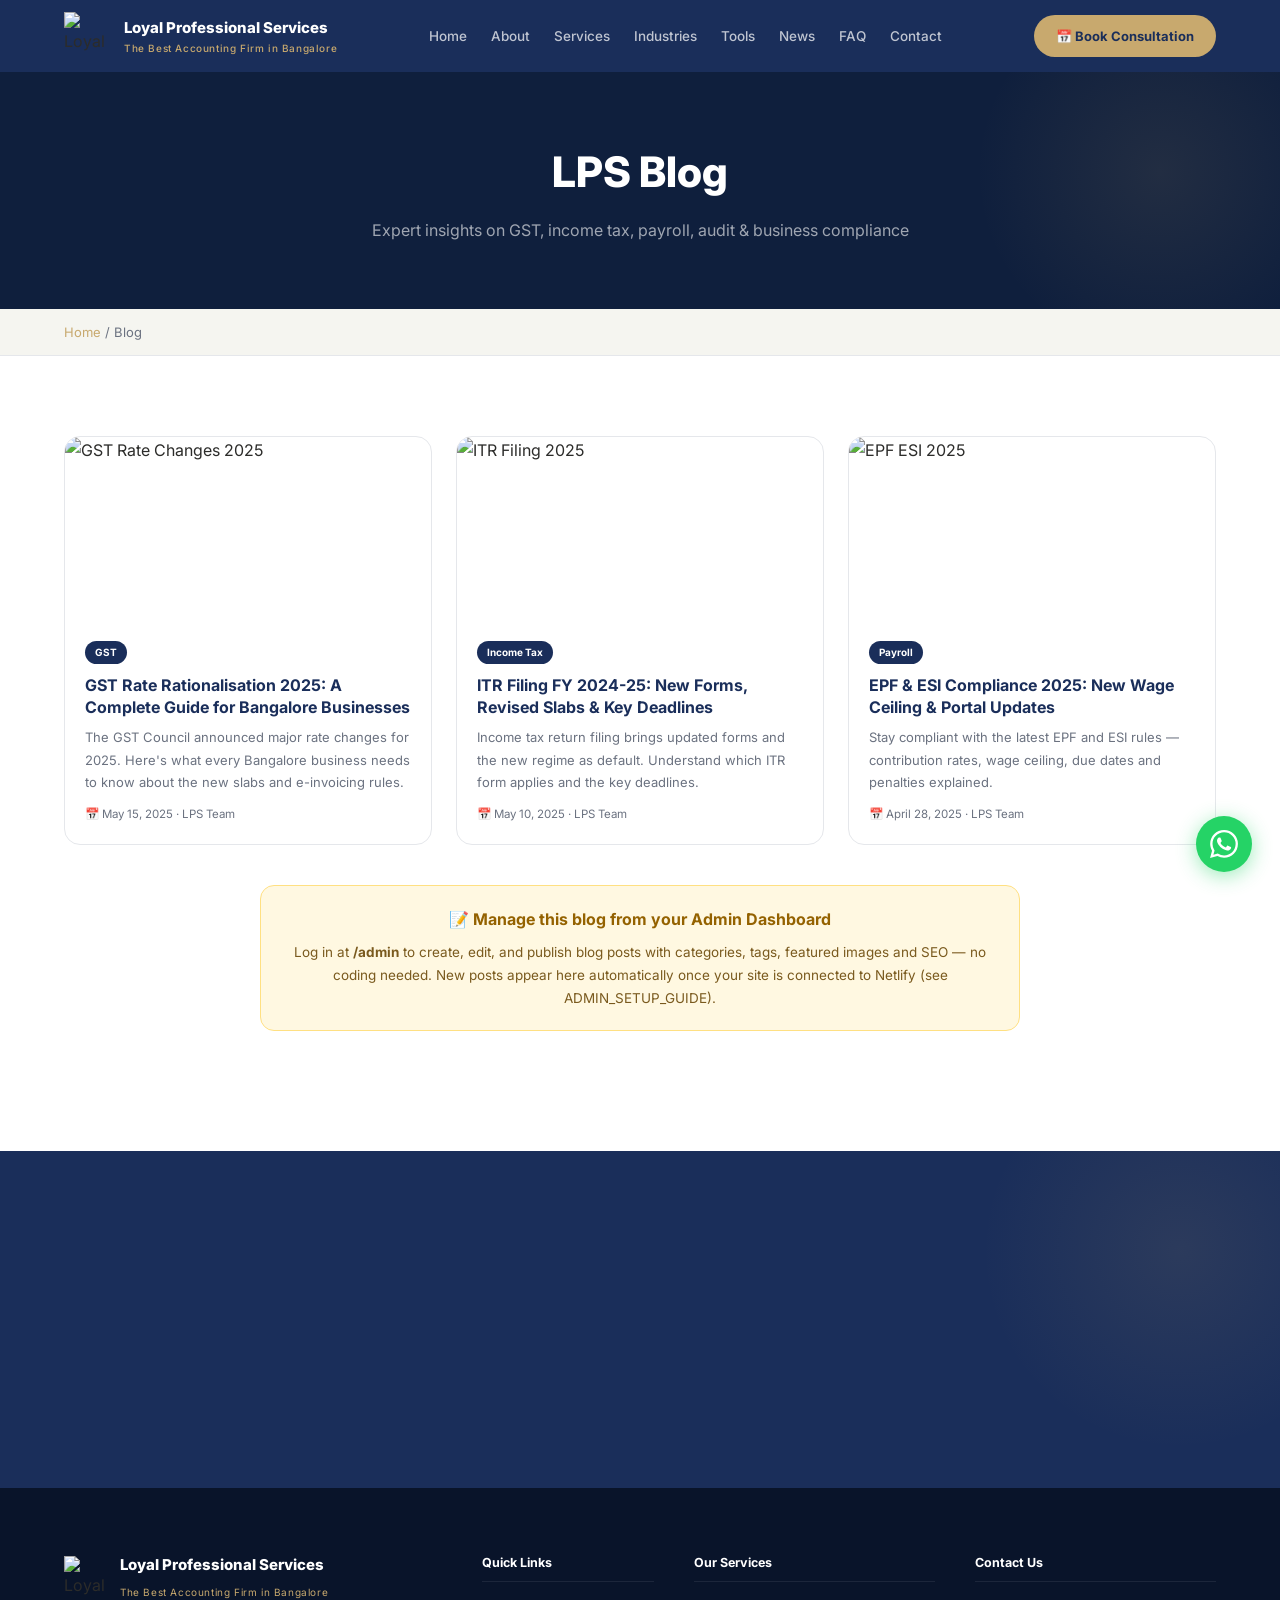
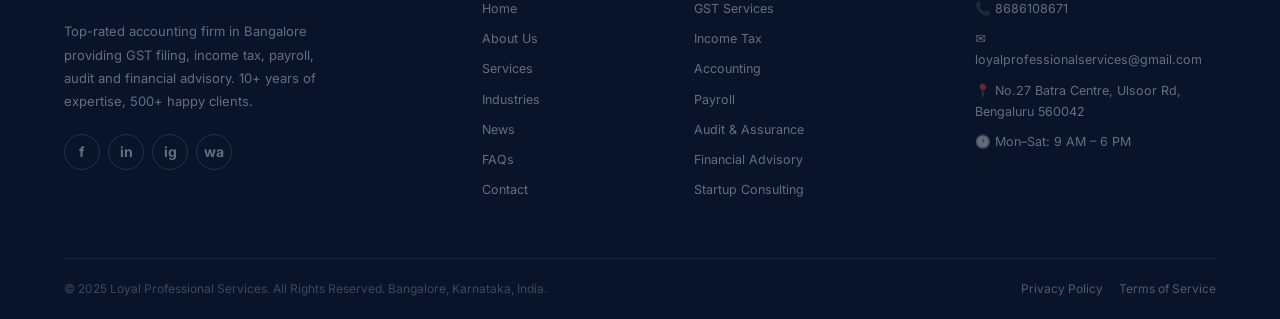
==== commit 671be82f: "Add files via upload" ====
--- a/index.html
+++ b/index.html
@@ -3,24 +3,16 @@
 <head>
 <meta charset="UTF-8">
 <meta name="viewport" content="width=device-width, initial-scale=1.0">
-<title>Best Accounting Firm in Bangalore | LPS GST & Tax Services</title>
-<meta name="description" content="Loyal Professional Services - the best accounting firm in Bangalore. Expert GST filing, income tax, payroll, audit & financial advisory. 500+ clients. Free consultation.">
-<meta name="keywords" content="best accounting firm in bangalore, top GST consultants bangalore, tax filing services bangalore, financial consulting bangalore, payroll services bangalore">
-<meta name="robots" content="index, follow">
+<title>LPS Blog | GST, Tax & Compliance Insights | Bangalore</title>
+<meta name="description" content="Expert articles on GST, income tax, payroll, audit and business compliance from Loyal Professional Services, the best accounting firm in Bangalore.">
 <meta name="geo.region" content="IN-KA">
 <meta name="geo.placename" content="Bangalore">
-<meta name="geo.position" content="12.9716;77.5946">
-<meta property="og:title" content="Best Accounting Firm in Bangalore | LPS">
-<meta property="og:description" content="Expert GST, tax, payroll & accounting services in Bangalore. 500+ clients trust LPS.">
-<meta property="og:url" content="https://loyalprofessionalservices.com">
-<meta property="og:type" content="website">
-<meta property="og:image" content="https://loyalprofessionalservices.com/images/logo-transparent.png">
-<link rel="canonical" href="https://loyalprofessionalservices.com">
+<link rel="canonical" href="https://loyalprofessionalservices.com/blog/index.html">
 <link rel="icon" type="image/png" href="images/logo-transparent.png">
 <link rel="preconnect" href="https://fonts.googleapis.com">
 <link href="https://fonts.googleapis.com/css2?family=Inter:wght@300;400;500;600;700;800;900&display=swap" rel="stylesheet">
 <script type="application/ld+json">
-{"@context":"https://schema.org","@type":["AccountingService","LocalBusiness"],"@id":"https://loyalprofessionalservices.com/#business","name":"Loyal Professional Services","alternateName":"LPS Bangalore","description":"Top-rated accounting firm in Bangalore providing professional bookkeeping, GST filing, income tax, corporate tax planning, payroll compliance, audit and startup consulting services.","url":"https://loyalprofessionalservices.com","logo":"https://loyalprofessionalservices.com/images/logo-transparent.png","image":"https://loyalprofessionalservices.com/images/logo-transparent.png","telephone":"+918686108671","email":"loyalprofessionalservices@gmail.com","taxID":"29DNSPK0951G1ZL","priceRange":"₹₹","foundingDate":"2018","address":{"@type":"PostalAddress","streetAddress":"No.27, 1st Floor, Batra Centre, Ulsoor Road, Sivanchetti Gardens","addressLocality":"Bengaluru","addressRegion":"Karnataka","postalCode":"560042","addressCountry":"IN"},"geo":{"@type":"GeoCoordinates","latitude":"12.9716","longitude":"77.5946"},"areaServed":{"@type":"City","name":"Bangalore"},"openingHoursSpecification":[{"@type":"OpeningHoursSpecification","dayOfWeek":["Monday","Tuesday","Wednesday","Thursday","Friday","Saturday"],"opens":"09:00","closes":"18:00"}],"sameAs":["https://loyalprofessionalservices-lps.blogspot.com","https://maps.app.goo.gl/XrFfRQBfu2usFyGq6"],"hasOfferCatalog":{"@type":"OfferCatalog","name":"Accounting & Compliance Services","itemListElement":[{"@type":"Offer","itemOffered":{"@type":"Service","name":"GST Filing & Registration"}},{"@type":"Offer","itemOffered":{"@type":"Service","name":"Income Tax Filing"}},{"@type":"Offer","itemOffered":{"@type":"Service","name":"Payroll Management"}},{"@type":"Offer","itemOffered":{"@type":"Service","name":"Audit & Assurance"}},{"@type":"Offer","itemOffered":{"@type":"Service","name":"ROC Compliance"}},{"@type":"Offer","itemOffered":{"@type":"Service","name":"Virtual CFO Services"}}]}}
+{"@context":"https://schema.org","@type":"AccountingService","name":"Loyal Professional Services","alternateName":"LPS Bangalore","description":"Top-rated accounting firm in Bangalore providing professional bookkeeping, GST filing, corporate tax planning, and payroll compliance services.","url":"https://loyalprofessionalservices.com","telephone":"+918686108671","email":"loyalprofessionalservices@gmail.com","address":{"@type":"PostalAddress","addressLocality":"Bangalore","addressRegion":"Karnataka","addressCountry":"IN"},"geo":{"@type":"GeoCoordinates","latitude":"12.9716","longitude":"77.5946"}}
 </script>
 <style>
 :root{--navy:#1A2E5A;--navy2:#0F1F3D;--navy3:#243D6E;--gold:#C8A96E;--gold2:#E2BE82;--offwhite:#F5F5F0;--charcoal:#2C2C2A;--muted:#6B7280;--border:#E5E7EB;--white:#fff;--green:#22C55E;--shadow:0 4px 24px rgba(0,0,0,.08);--shadow-lg:0 12px 48px rgba(0,0,0,.14)}
@@ -292,388 +284,126 @@
 @media(max-width:900px){.hero-inner{grid-template-columns:1fr;max-width:620px;margin:0 auto}.hero-card{display:none}.hero h1{font-size:38px}.contact-grid{grid-template-columns:1fr}.news-layout{grid-template-columns:1fr}.news-sidebar{display:grid;grid-template-columns:1fr 1fr}}
 @media(max-width:768px){section{padding:56px 0}.sec-h{font-size:33px}.hero h1{font-size:30px}.hero-btns{flex-direction:column;max-width:300px}.svc-grid{grid-template-columns:1fr}.why-grid{grid-template-columns:1fr 1fr}.ind-grid{grid-template-columns:repeat(2,1fr)}.stats-grid{grid-template-columns:repeat(2,1fr)}.stat-item{border-right:none;border-bottom:1px solid rgba(255,255,255,.07)}.stat-item:nth-child(odd){border-right:1px solid rgba(255,255,255,.07)}.testi-grid{grid-template-columns:1fr}.team-grid{grid-template-columns:repeat(2,1fr)}.footer-grid{grid-template-columns:1fr}.footer-bottom{flex-direction:column;text-align:center}nav ul{display:none}.nav-cta{display:none}.hamburger{display:flex}.form-row{grid-template-columns:1fr}.news-sidebar{grid-template-columns:1fr}.cta-inner h2{font-size:26px}.chatbot-wrap{display:none}.chatbot-window{width:300px}}
 </style>
-<!-- ═══ ANALYTICS & TRACKING ═══ -->
-<!-- Google Analytics 4 — replace G-XXXXXXXXXX with your Measurement ID -->
-<script async src="https://www.googletagmanager.com/gtag/js?id=G-XXXXXXXXXX"></script>
-<script>
-window.dataLayer=window.dataLayer||[];
-function gtag(){dataLayer.push(arguments);}
-gtag('js',new Date());
-gtag('config','G-XXXXXXXXXX');
-</script>
-<!-- Microsoft Clarity — replace XXXXXXXXXX with your Clarity Project ID -->
-<script type="text/javascript">
-(function(c,l,a,r,i,t,y){c[a]=c[a]||function(){(c[a].q=c[a].q||[]).push(arguments)};t=l.createElement(r);t.async=1;t.src="https://www.clarity.ms/tag/"+i;y=l.getElementsByTagName(r)[0];y.parentNode.insertBefore(t,y);})(window,document,"clarity","script","XXXXXXXXXX");
-</script>
-<script src="https://identity.netlify.com/v1/netlify-identity-widget.js"></script>
-</head><body>
-<!-- FLOATING WHATSAPP -->
+<style>
+.page-hero{background:var(--navy2);padding:64px 0;text-align:center;position:relative;overflow:hidden}
+.page-hero::before{content:'';position:absolute;top:-100px;right:-80px;width:400px;height:400px;border-radius:50%;background:radial-gradient(circle,rgba(200,169,110,.1) 0%,transparent 65%)}
+.page-hero h1{color:#fff;font-size:42px;font-weight:800;margin-bottom:10px;position:relative}
+.page-hero p{color:rgba(255,255,255,.6);font-size:16px;position:relative;max-width:620px;margin:0 auto}
+.breadcrumb{background:var(--offwhite);padding:12px 0;font-size:13px;color:var(--muted);border-bottom:1px solid var(--border)}
+.breadcrumb a{color:var(--gold)}
+.blog-note{background:#fff8e1;border:1.5px solid #ffe082;border-radius:14px;padding:20px 24px;margin:40px auto;max-width:760px;text-align:center}
+.blog-note h3{color:#946200;font-size:16px;margin-bottom:8px}
+.blog-note p{color:#7a5a1e;font-size:13.5px;line-height:1.7}
+.blog-grid{display:grid;grid-template-columns:repeat(3,1fr);gap:24px}
+.blog-card{background:#fff;border:1.5px solid var(--border);border-radius:16px;overflow:hidden;transition:.3s}
+.blog-card:hover{box-shadow:var(--shadow-lg);transform:translateY(-4px)}
+.blog-card img{width:100%;height:180px;object-fit:cover}
+.blog-card-body{padding:20px}
+.blog-cat{display:inline-block;font-size:10px;font-weight:700;color:#fff;background:var(--navy);padding:3px 10px;border-radius:20px;margin-bottom:10px}
+.blog-card h3{font-size:16px;font-weight:700;color:var(--navy);margin-bottom:8px;line-height:1.4}
+.blog-card p{font-size:13px;color:var(--muted);line-height:1.7;margin-bottom:12px}
+.blog-meta{font-size:11.5px;color:var(--muted)}
+@media(max-width:900px){.blog-grid{grid-template-columns:1fr 1fr}}
+@media(max-width:600px){.blog-grid{grid-template-columns:1fr}}
+</style>
+</head>
+<body>
 <a href="https://wa.me/918686108671" class="float-wa" target="_blank" rel="noopener" aria-label="WhatsApp">
   <svg viewBox="0 0 24 24"><path d="M17.472 14.382c-.297-.149-1.758-.867-2.03-.967-.273-.099-.471-.148-.67.15-.197.297-.767.966-.94 1.164-.173.199-.347.223-.644.075-.297-.15-1.255-.463-2.39-1.475-.883-.788-1.48-1.761-1.653-2.059-.173-.297-.018-.458.13-.606.134-.133.298-.347.446-.52.149-.174.198-.298.298-.497.099-.198.05-.371-.025-.52-.075-.149-.669-1.612-.916-2.207-.242-.579-.487-.5-.669-.51-.173-.008-.371-.01-.57-.01-.198 0-.52.074-.792.372-.272.297-1.04 1.016-1.04 2.479 0 1.462 1.065 2.875 1.213 3.074.149.198 2.096 3.2 5.077 4.487.709.306 1.262.489 1.694.625.712.227 1.36.195 1.871.118.571-.085 1.758-.719 2.006-1.413.248-.694.248-1.289.173-1.413-.074-.124-.272-.198-.57-.347m-5.421 7.403h-.004a9.87 9.87 0 01-5.031-1.378l-.361-.214-3.741.982.998-3.648-.235-.374a9.86 9.86 0 01-1.51-5.26c.001-5.45 4.436-9.884 9.888-9.884 2.64 0 5.122 1.03 6.988 2.898a9.825 9.825 0 012.893 6.994c-.003 5.45-4.437 9.884-9.885 9.884m8.413-18.297A11.815 11.815 0 0012.05 0C5.495 0 .16 5.335.157 11.892c0 2.096.547 4.142 1.588 5.945L.057 24l6.305-1.654a11.882 11.882 0 005.683 1.448h.005c6.554 0 11.89-5.335 11.893-11.893a11.821 11.821 0 00-3.48-8.413z"/></svg>
 </a>
-
-<!-- AI CHATBOT -->
-<div class="chatbot-wrap">
-  <div class="chatbot-window" id="chatWindow">
-    <div class="chat-header">
-      <img src="images/logo-transparent.png" alt="LPS AI" width="36" height="36">
-      <div><span class="chat-header-name">LPS Financial Assistant</span><span class="chat-header-status">AI-powered · Books meetings instantly</span></div>
-    </div>
-    <div class="chat-messages" id="chatMessages">
-      <div class="chat-msg-bot"><strong>LPS Assistant</strong>Hi! 👋 I'm the LPS AI assistant. I can answer questions on GST, income tax, TDS, payroll &amp; compliance — or <strong>book a free consultation</strong> for you right here. How can I help?</div>
-    </div>
-    <div class="chat-quick" id="chatQuick">
-      <button class="chat-qr" onclick="sendQuick('GST registration')">GST Registration</button>
-      <button class="chat-qr" onclick="sendQuick('ITR deadline')">ITR Deadline</button>
-      <button class="chat-qr" onclick="sendQuick('TDS rates')">TDS Rates</button>
-      <button class="chat-qr" onclick="sendQuick('EPF ESI')">EPF/ESI</button>
-      <button class="chat-qr" onclick="sendQuick('Pricing')">Pricing</button>
-      <button class="chat-qr chat-qr-gold" onclick="sendQuick('Book meeting')">📅 Book Meeting</button>
-    </div>
-    <div class="chat-input-row">
-      <input type="text" id="chatInput" class="chat-input" placeholder="Ask anything about tax & compliance..." onkeydown="if(event.key==='Enter')sendChatMessage()">
-      <button class="chat-send" onclick="sendChatMessage()">➤</button>
-    </div>
-  </div>
-  <button class="chatbot-btn" onclick="document.getElementById('chatWindow').classList.toggle('open')">
-    <span class="chatbot-pulse"></span><span>Ask LPS AI</span>
-  </button>
-</div>
-
-<!-- HEADER -->
 <header id="siteHeader">
   <div class="container">
     <div class="nav-wrap">
-      <a href="index.html" class="nav-logo">
-        <img src="images/logo-transparent.png" alt="Loyal Professional Services Logo - Best Accounting Firm Bangalore" width="48" height="48">
+      <a href="../index.html" class="nav-logo">
+        <img src="../images/logo-transparent.png" alt="Loyal Professional Services Logo" width="48" height="48">
         <div><span class="nav-logo-name">Loyal Professional Services</span><span class="nav-logo-sub">The Best Accounting Firm in Bangalore</span></div>
       </a>
-      <nav aria-label="Main navigation"><ul>
-        <li><a href="index.html" class="active">Home</a></li>
-        <li><a href="about.html">About</a></li>
-        <li><a href="services.html">Services</a></li>
-        <li><a href="industries.html">Industries</a></li>
-        <li><a href="tools.html">Tools</a></li>
-        <li><a href="news.html">News</a></li>
-        <li><a href="blog/index.html">Blog</a></li>
-        <li><a href="faq.html">FAQ</a></li>
-        <li><a href="contact.html">Contact</a></li>
+      <nav><ul>
+        <li><a href="../index.html">Home</a></li>
+        <li><a href="../about.html">About</a></li>
+        <li><a href="../services.html">Services</a></li>
+        <li><a href="../industries.html">Industries</a></li>
+        <li><a href="../tools.html">Tools</a></li>
+        <li><a href="../news.html">News</a></li>
+        <li><a href="../faq.html">FAQ</a></li>
+        <li><a href="../contact.html">Contact</a></li>
       </ul></nav>
-      <a href="contact.html" class="nav-cta">📅 Book Free Consultation</a>
-      <button class="hamburger" id="hamburger" aria-label="Menu"><span></span><span></span><span></span></button>
+      <a href="../contact.html" class="nav-cta">📅 Book Consultation</a>
+      <button class="hamburger" id="hamburger"><span></span><span></span><span></span></button>
     </div>
   </div>
   <div class="mobile-menu" id="mobileMenu">
-    <a href="index.html">Home</a><a href="about.html">About</a><a href="services.html">Services</a>
-    <a href="industries.html">Industries</a><a href="tools.html">Tools</a><a href="news.html">News</a><a href="blog/index.html">Blog</a><a href="faq.html">FAQ</a><a href="contact.html">Contact</a>
+    <a href="../index.html">Home</a><a href="../about.html">About</a><a href="../services.html">Services</a>
+    <a href="../industries.html">Industries</a><a href="../tools.html">Tools</a><a href="../news.html">News</a><a href="../faq.html">FAQ</a><a href="../contact.html">Contact</a>
   </div>
 </header>
+<main>
+<section class="page-hero">
+  <div class="container">
+    <h1>LPS Blog</h1>
+    <p>Expert insights on GST, income tax, payroll, audit &amp; business compliance</p>
+  </div>
+</section>
+<div class="breadcrumb"><div class="container"><a href="../index.html">Home</a> / Blog</div></div>
 
-<main>
-<!-- HERO -->
-<section class="hero">
-  <div class="hero-glow"></div>
-  <div class="hero-bg-rotator" aria-hidden="true">
-    <div class="hero-bg-slide active" style="background-image:url('images/hero-finance.jpg')"></div>
-    <div class="hero-bg-slide" style="background-image:url('images/hero-audit.jpg')"></div>
-    <div class="hero-bg-slide" style="background-image:url('images/hero-balance.jpg')"></div>
-    <div class="hero-bg-slide" style="background-image:url('images/hero-market.jpg')"></div>
-    <div class="hero-bg-slide" style="background-image:url('images/hero-diversity.jpg')"></div>
-  </div>
+<section>
   <div class="container">
-    <div class="hero-inner">
-      <div class="fade-up">
-        <div class="hero-eyebrow">⭐ The Best Accounting Firm in Bangalore</div>
-        <h1>Expert <em>Accounting &amp; Tax</em> Services in Bangalore</h1>
-        <p class="hero-sub">Simplifying GST, taxation, payroll &amp; compliance for startups, SMEs &amp; corporates — with precision, integrity &amp; speed. Trusted by 500+ businesses.</p>
-        <div class="hero-btns">
-          <a href="contact.html" class="btn btn-gold">📅 Book Free Consultation</a>
-          <a href="https://wa.me/918686108671" class="btn btn-wa" target="_blank" rel="noopener">💬 Chat on WhatsApp</a>
+    <div class="blog-grid" id="blogGrid">
+      <!-- Sample post — new posts you create in the admin dashboard appear here once a developer connects the build step -->
+      <article class="blog-card">
+        <img src="../images/gst_services.png" alt="GST Rate Changes 2025">
+        <div class="blog-card-body">
+          <span class="blog-cat">GST</span>
+          <h3>GST Rate Rationalisation 2025: A Complete Guide for Bangalore Businesses</h3>
+          <p>The GST Council announced major rate changes for 2025. Here's what every Bangalore business needs to know about the new slabs and e-invoicing rules.</p>
+          <div class="blog-meta">📅 May 15, 2025 · LPS Team</div>
         </div>
-        <div class="trust-bar">
-          <div class="trust-item"><strong>500+</strong>&nbsp;Clients</div>
-          <span class="dot">|</span>
-          <div class="trust-item"><strong>10+</strong>&nbsp;Years</div>
-          <span class="dot">|</span>
-          <div class="trust-item"><strong>5,000+</strong>&nbsp;ITR Filed</div>
-          <span class="dot">|</span>
-          <div class="trust-item"><strong>99%</strong>&nbsp;Compliance</div>
+      </article>
+      <article class="blog-card">
+        <img src="../images/income_tax.png" alt="ITR Filing 2025">
+        <div class="blog-card-body">
+          <span class="blog-cat">Income Tax</span>
+          <h3>ITR Filing FY 2024-25: New Forms, Revised Slabs &amp; Key Deadlines</h3>
+          <p>Income tax return filing brings updated forms and the new regime as default. Understand which ITR form applies and the key deadlines.</p>
+          <div class="blog-meta">📅 May 10, 2025 · LPS Team</div>
         </div>
-      </div>
-      <aside class="hero-card fade-up">
-        <div class="hero-card-header">
-          <div class="hero-card-logo"><img src="images/logo-transparent.png" alt="LPS" width="38" height="38"></div>
-          <div><span class="hero-card-title">Loyal Professional Services</span><span class="hero-card-sub">Bangalore, Karnataka</span></div>
+      </article>
+      <article class="blog-card">
+        <img src="../images/payroll.png" alt="EPF ESI 2025">
+        <div class="blog-card-body">
+          <span class="blog-cat">Payroll</span>
+          <h3>EPF &amp; ESI Compliance 2025: New Wage Ceiling &amp; Portal Updates</h3>
+          <p>Stay compliant with the latest EPF and ESI rules — contribution rates, wage ceiling, due dates and penalties explained.</p>
+          <div class="blog-meta">📅 April 28, 2025 · LPS Team</div>
         </div>
-        <p class="hero-card-desc">Your trusted partner for end-to-end financial, GST, tax and compliance solutions — built for businesses of every size.</p>
-        <div class="hero-card-stats">
-          <div><span class="hcs-num" data-target="500">0</span><span class="hcs-num" style="font-size:16px">+</span><div class="hcs-lbl">Happy Clients</div></div>
-          <div><span class="hcs-num" data-target="10">0</span><span class="hcs-num" style="font-size:16px">+</span><div class="hcs-lbl">Years Experience</div></div>
-          <div><span class="hcs-num" data-target="5000">0</span><span class="hcs-num" style="font-size:16px">+</span><div class="hcs-lbl">ITR Filed</div></div>
-          <div><span class="hcs-num" data-target="513">0</span><span class="hcs-num" style="font-size:16px">+</span><div class="hcs-lbl">FAQs Answered</div></div>
-        </div>
-        <div class="hero-founder">
-          <img src="images/profile-chandrasekhar.jpg" alt="Chandrasekhar Reddy Katari - Founder of Loyal Professional Services" width="44" height="44">
-          <div><span class="hero-founder-name">Chandrasekhar Reddy Katari</span><span class="hero-founder-role">Founder · 10+ Years</span></div>
-        </div>
-      </aside>
+      </article>
+    </div>
+    <div class="blog-note">
+      <h3>📝 Manage this blog from your Admin Dashboard</h3>
+      <p>Log in at <strong>/admin</strong> to create, edit, and publish blog posts with categories, tags, featured images and SEO — no coding needed. New posts appear here automatically once your site is connected to Netlify (see ADMIN_SETUP_GUIDE).</p>
     </div>
   </div>
 </section>
 
-<!-- SERVICES -->
-<section class="services-section" id="services">
-  <div class="container">
-    <header class="sec-header center fade-up">
-      <span class="sec-eyebrow">What We Offer</span>
-      <h2 class="sec-h">Comprehensive Financial Services in Bangalore</h2>
-      <p class="sec-sub">Complete accounting, tax and compliance solutions under one roof — for startups, SMEs and corporates.</p>
-    </header>
-    <div class="svc-grid">
-      <article class="svc-card fade-up"><div class="svc-icon">🧾</div><h3>GST Services</h3><p>Registration, GSTR-1/3B/9 filing, ITC reconciliation, e-invoicing, e-way bills &amp; GST audit support.</p><a href="services.html#gst" class="svc-more">Learn More →</a></article>
-      <article class="svc-card fade-up"><div class="svc-icon">💰</div><h3>Income Tax</h3><p>ITR filing for all forms, tax planning, TDS compliance, advance tax &amp; notice handling.</p><a href="services.html#incometax" class="svc-more">Learn More →</a></article>
-      <article class="svc-card fade-up"><div class="svc-icon">📊</div><h3>Accounting &amp; Bookkeeping</h3><p>Tally/Zoho bookkeeping, bank reconciliation, MIS reports &amp; financial statements.</p><a href="services.html#accounting" class="svc-more">Learn More →</a></article>
-      <article class="svc-card fade-up"><div class="svc-icon">👥</div><h3>Payroll Management</h3><p>Salary processing, EPF/ESI, TDS on salary, Form 16 &amp; full statutory compliance.</p><a href="services.html#payroll" class="svc-more">Learn More →</a></article>
-      <article class="svc-card fade-up"><div class="svc-icon">🔍</div><h3>Audit &amp; Assurance</h3><p>Statutory audit, tax audit, internal audit, stock audit &amp; government audit support.</p><a href="services.html#audit" class="svc-more">Learn More →</a></article>
-      <article class="svc-card fade-up"><div class="svc-icon">📈</div><h3>Tax Planning</h3><p>80C–80U planning, HUF planning, capital gains advisory &amp; NRI taxation.</p><a href="services.html#taxplanning" class="svc-more">Learn More →</a></article>
-      <article class="svc-card fade-up"><div class="svc-icon">🏢</div><h3>ROC &amp; Compliance</h3><p>Company &amp; LLP registration, MCA filings, AOC-4, MGT-7 &amp; Director KYC.</p><a href="services.html#roc" class="svc-more">Learn More →</a></article>
-      <article class="svc-card fade-up"><div class="svc-icon">💡</div><h3>Financial Advisory</h3><p>Virtual CFO, CMA data, business valuation, project reports &amp; budgeting.</p><a href="services.html#advisory" class="svc-more">Learn More →</a></article>
-      <article class="svc-card fade-up"><div class="svc-icon">🚀</div><h3>Startup Consulting</h3><p>Incorporation, MSME/Udyam, DPIIT recognition &amp; complete startup setup.</p><a href="services.html#startup" class="svc-more">Learn More →</a></article>
-    </div>
-  </div>
-</section>
-
-<!-- WHY CHOOSE US -->
-<section class="why-section" id="about">
-  <div class="container">
-    <header class="sec-header center fade-up">
-      <span class="sec-eyebrow">Why Choose LPS</span>
-      <h2 class="sec-h">Why 500+ Businesses Trust Us</h2>
-      <p class="sec-sub">We combine deep expertise, technology and client-first values to deliver financial excellence.</p>
-    </header>
-    <div class="why-grid">
-      <div class="why-card fade-up"><div class="why-icon">⏰</div><h3>Deadline-Zero Policy</h3><p>We never miss a GST, ITR, TDS or ROC filing deadline — guaranteed every single time.</p></div>
-      <div class="why-card fade-up"><div class="why-icon">💎</div><h3>Transparent Pricing</h3><p>No hidden charges. Upfront quotes for every service. You pay exactly what's quoted.</p></div>
-      <div class="why-card fade-up"><div class="why-icon">🎓</div><h3>Expert Team</h3><p>Qualified professionals with 8–10+ years of deep expertise in Indian tax &amp; compliance.</p></div>
-      <div class="why-card fade-up"><div class="why-icon">🌐</div><h3>Pan-India Reach</h3><p>Local Bangalore expertise with pan-India regulatory capability across all states.</p></div>
-    </div>
-  </div>
-</section>
-
-<!-- INDUSTRIES -->
-<section class="industries-section" id="industries">
-  <div class="container">
-    <header class="sec-header center fade-up">
-      <span class="sec-eyebrow">Industries We Serve</span>
-      <h2 class="sec-h">Specialized Expertise for Your Sector</h2>
-      <p class="sec-sub">Click any industry to explore our tailored accounting &amp; compliance services.</p>
-    </header>
-    <div class="ind-grid fade-up">
-      <a class="ind-card" href="industries.html#it-software"><span class="ind-icon">💻</span><span class="ind-name">IT / Software</span><span class="ind-link">View →</span></a>
-      <a class="ind-card" href="industries.html#ecommerce"><span class="ind-icon">🛒</span><span class="ind-name">E-Commerce</span><span class="ind-link">View →</span></a>
-      <a class="ind-card" href="industries.html#real-estate"><span class="ind-icon">🏗️</span><span class="ind-name">Real Estate</span><span class="ind-link">View →</span></a>
-      <a class="ind-card" href="industries.html#healthcare"><span class="ind-icon">🏥</span><span class="ind-name">Healthcare</span><span class="ind-link">View →</span></a>
-      <a class="ind-card" href="industries.html#manufacturing"><span class="ind-icon">🏭</span><span class="ind-name">Manufacturing</span><span class="ind-link">View →</span></a>
-      <a class="ind-card" href="industries.html#retail"><span class="ind-icon">🛍️</span><span class="ind-name">Retail</span><span class="ind-link">View →</span></a>
-      <a class="ind-card" href="industries.html#hospitality"><span class="ind-icon">🏨</span><span class="ind-name">Hospitality</span><span class="ind-link">View →</span></a>
-      <a class="ind-card" href="industries.html#startups"><span class="ind-icon">🚀</span><span class="ind-name">Startups</span><span class="ind-link">View →</span></a>
-      <a class="ind-card" href="industries.html#ngos"><span class="ind-icon">🤝</span><span class="ind-name">NGOs &amp; Trusts</span><span class="ind-link">View →</span></a>
-      <a class="ind-card" href="industries.html#freelancers"><span class="ind-icon">👨‍💻</span><span class="ind-name">Freelancers</span><span class="ind-link">View →</span></a>
-    </div>
-  </div>
-</section>
-
-<!-- STATS -->
-<section class="stats-bar">
-  <div class="container">
-    <div class="stats-grid">
-      <div class="stat-item fade-up"><span class="stat-num" data-target="500">0</span><span class="stat-suffix">+</span><div class="stat-lbl">Happy Clients</div></div>
-      <div class="stat-item fade-up"><span class="stat-num" data-target="10">0</span><span class="stat-suffix">+</span><div class="stat-lbl">Years Experience</div></div>
-      <div class="stat-item fade-up"><span class="stat-num" data-target="5000">0</span><span class="stat-suffix">+</span><div class="stat-lbl">ITR Filed</div></div>
-      <div class="stat-item fade-up"><span class="stat-num" data-target="99">0</span><span class="stat-suffix">%</span><div class="stat-lbl">Compliance Rate</div></div>
-    </div>
-  </div>
-</section>
-
-<!-- TEAM -->
-<section class="team-section" id="team">
-  <div class="container">
-    <header class="sec-header center fade-up">
-      <span class="sec-eyebrow">Our Team</span>
-      <h2 class="sec-h">Meet the Experts Behind LPS</h2>
-      <p class="sec-sub">Qualified professionals with 8–10+ years of expertise, committed to your financial success.</p>
-    </header>
-    <div class="team-grid">
-      <article class="team-card fade-up">
-        <img src="images/profile-chandrasekhar.jpg" alt="Chandrasekhar Reddy Katari - Founder at Loyal Professional Services" class="team-photo" width="280" height="240">
-        <div class="team-info"><div class="team-name">Chandrasekhar Reddy Katari</div><span class="team-role">Founder</span><span class="team-exp">10+ Years Experience</span><p class="team-bio">Finance professional specializing in GST, taxation, payroll &amp; financial advisory.</p></div>
-      </article>
-      <article class="team-card fade-up">
-        <img src="images/bharath.png" alt="CA Bharath Royar - Audit and Taxation Expert at LPS Bangalore" class="team-photo" width="280" height="240">
-        <div class="team-info"><div class="team-name">CA Bharath Royar</div><span class="team-role">Audit &amp; Taxation Expert</span><span class="team-exp">8+ Years Experience</span><p class="team-bio">Chartered Accountant with expertise in tax audit, statutory audit &amp; compliance.</p></div>
-      </article>
-      <article class="team-card fade-up">
-        <img src="images/pavan.png" alt="Pavan Kumar Reddy K - Investment and Financial Advisor at LPS" class="team-photo" width="280" height="240">
-        <div class="team-info"><div class="team-name">Pavan Kumar Reddy K</div><span class="team-role">Investment &amp; Financial Advisor</span><span class="team-exp">8+ Years Experience</span><p class="team-bio">Specialist in investment advisory, financial planning &amp; business consultation.</p></div>
-      </article>
-      <article class="team-card fade-up">
-        <img src="images/siva.jpg" alt="CA Siva Krishna Challa - Audit and Assurance Expert at LPS" class="team-photo" width="280" height="240">
-        <div class="team-info"><div class="team-name">CA Siva Krishna Challa</div><span class="team-role">Audit &amp; Assurance Expert</span><span class="team-exp">8+ Years Experience</span><p class="team-bio">Qualified CA experienced in government, university &amp; institutional audits.</p></div>
-      </article>
-    </div>
-  </div>
-</section>
-
-<!-- TESTIMONIALS -->
-<section class="testi-section">
-  <div class="container">
-    <header class="sec-header center fade-up">
-      <span class="sec-eyebrow">Client Stories</span>
-      <h2 class="sec-h">What Our Clients Say</h2>
-      <p class="sec-sub">Trusted by 500+ businesses across Bangalore and beyond.</p>
-    </header>
-    <div class="testi-grid">
-      <article class="testi-card fade-up">
-        <div class="testi-quote">"</div><div class="testi-stars">★★★★★</div>
-        <p class="testi-text">"LPS has managed our GST and payroll for 3 years. Extremely professional, accurate and always on time. The best accounting firm in Bangalore!"</p>
-        <div class="testi-author"><div class="testi-avatar">RK</div><div><span class="testi-name">Rajesh Kumar</span><span class="testi-co">Director, TechVentures Pvt Ltd</span></div></div>
-      </article>
-      <article class="testi-card fade-up">
-        <div class="testi-quote">"</div><div class="testi-stars">★★★★★</div>
-        <p class="testi-text">"Their tax planning saved us over ₹4 lakhs last year. LPS resolved our entire GST notice backlog and now handles everything proactively."</p>
-        <div class="testi-author"><div class="testi-avatar">PS</div><div><span class="testi-name">Priya Sharma</span><span class="testi-co">Founder, StyleCraft Boutique</span></div></div>
-      </article>
-      <article class="testi-card fade-up">
-        <div class="testi-quote">"</div><div class="testi-stars">★★★★★</div>
-        <p class="testi-text">"CA Siva Krishna handled our government project audit with exceptional thoroughness. Outstanding financial consulting in Bangalore!"</p>
-        <div class="testi-author"><div class="testi-avatar">AM</div><div><span class="testi-name">Arjun Mehta</span><span class="testi-co">MD, BuildRight Constructions</span></div></div>
-      </article>
-    </div>
-  </div>
-</section>
-
-<!-- NEWS & AUTO-UPDATES -->
-<section class="news-section" id="news">
-  <div class="container">
-    <header class="sec-header fade-up">
-      <span class="sec-eyebrow">News &amp; Updates</span>
-      <h2 class="sec-h">Latest GST &amp; Tax News</h2>
-      <p class="sec-sub">Stay informed with the latest tax updates and never miss a compliance deadline.</p>
-      <div class="auto-badge"><span class="auto-dot"></span>Compliance calendar auto-updates monthly</div>
-    </header>
-    <div class="news-layout">
-      <div class="fade-up">
-        <a class="news-featured" href="news.html">
-          <img src="images/gst_services.png" alt="GST Updates 2025" width="800" height="220">
-          <div class="news-feat-body">
-            <span class="news-tag tag-gst">GST Update</span>
-            <h3>GST Rate Rationalisation 2025: Complete Guide for Bangalore Businesses</h3>
-            <p>Major GST rate changes announced by the GST Council. Insurance premiums now exempt, simplified rate slabs, and new e-invoice compliance rules.</p>
-            <div class="news-meta"><span>📝 LPS Team</span><span>📅 May 2025</span></div>
-          </div>
-        </a>
-        <div class="news-list">
-          <a class="news-item" href="news.html"><img src="images/income_tax.png" alt="ITR" width="72" height="64"><div><span class="news-tag tag-tax" style="font-size:9.5px;padding:2px 8px">Income Tax</span><h4>ITR Filing FY 2024-25: New Forms &amp; Key Deadlines</h4><span>May 2025</span></div></a>
-          <a class="news-item" href="news.html"><img src="images/business_consulting.png" alt="Tax Tips" width="72" height="64"><div><span class="news-tag tag-biz" style="font-size:9.5px;padding:2px 8px">Tax Planning</span><h4>10 Legal Tax Saving Strategies for MSMEs in 2025-26</h4><span>May 2025</span></div></a>
-          <a class="news-item" href="news.html"><img src="images/payroll.png" alt="EPF" width="72" height="64"><div><span class="news-tag tag-pay" style="font-size:9.5px;padding:2px 8px">Payroll</span><h4>EPF &amp; ESI Compliance 2025: New Rules &amp; Updates</h4><span>April 2025</span></div></a>
-        </div>
-        <div style="text-align:center;margin-top:24px"><a href="news.html" class="btn btn-navy">View All News &amp; Articles</a></div>
-      </div>
-      <aside class="news-sidebar fade-up">
-        <div class="sidebar-box">
-          <h4>📅 Compliance Deadlines</h4>
-          <div id="deadlineList"></div>
-        </div>
-        <div class="sub-box">
-          <h4>📬 Free Tax Alerts</h4>
-          <p>Get GST circulars &amp; deadline reminders weekly.</p>
-          <form action="https://formspree.io/f/mbdbklpo" method="POST" onsubmit="event.preventDefault();this.reset();alert('Subscribed! You will receive tax updates.');">
-            <input type="email" name="email" class="sub-input" placeholder="your@email.com" required>
-            <button type="submit" class="sub-btn">Subscribe Free →</button>
-          </form>
-        </div>
-      </aside>
-    </div>
-  </div>
-</section>
-
-<!-- CTA BANNER -->
 <section class="cta-banner">
   <div class="container">
     <div class="cta-inner fade-up">
-      <h2>Ready to Simplify Your Finances?</h2>
-      <p>Book a free 30-minute consultation with the best accounting firm in Bangalore.</p>
+      <h2>Have a Tax or Compliance Question?</h2>
+      <p>Our experts are ready to help — free consultation, no obligations.</p>
       <div class="cta-btns">
-        <a href="contact.html" class="btn btn-gold">📅 Book Free Consultation</a>
-        <a href="https://wa.me/918686108671" class="btn btn-wa" target="_blank" rel="noopener">💬 WhatsApp: +91 8686108671</a>
-        <a href="tel:+918686108671" class="btn btn-ghost">📞 Call Now</a>
+        <a href="../contact.html" class="btn btn-gold">📅 Book Free Consultation</a>
+        <a href="https://wa.me/918686108671" class="btn btn-wa" target="_blank">💬 WhatsApp Us</a>
       </div>
-    </div>
-  </div>
-</section>
-
-<!-- CONTACT -->
-<section class="contact-section" id="contact">
-  <div class="container">
-    <header class="sec-header center fade-up">
-      <span class="sec-eyebrow">Get In Touch</span>
-      <h2 class="sec-h">Start Your Financial Journey Today</h2>
-      <p class="sec-sub">Contact the best accounting firm in Bangalore for a free consultation.</p>
-    </header>
-    <div class="contact-grid">
-      <div class="contact-form-card fade-up">
-        <h3>Send Us a Message</h3>
-        <form action="https://formspree.io/f/mbdbklpo" method="POST" id="contactForm">
-          <div class="form-row">
-            <div class="form-group"><label>Full Name *</label><input type="text" name="name" placeholder="Your name" required></div>
-            <div class="form-group"><label>Phone *</label><input type="tel" name="phone" placeholder="+91 XXXXX XXXXX" required></div>
-          </div>
-          <div class="form-group"><label>Email *</label><input type="email" name="email" placeholder="your@email.com" required></div>
-          <div class="form-group"><label>Service Required</label>
-            <select name="service">
-              <option value="">Select a service...</option>
-              <option>GST Registration / Filing</option>
-              <option>Income Tax / ITR Filing</option>
-              <option>Accounting / Bookkeeping</option>
-              <option>Payroll Management</option>
-              <option>Audit Services</option>
-              <option>Tax Planning</option>
-              <option>ROC / Company Compliance</option>
-              <option>Financial Advisory / Virtual CFO</option>
-              <option>Startup Consulting</option>
-              <option>Other</option>
-            </select>
-          </div>
-          <div class="form-group"><label>Message</label><textarea name="message" placeholder="Describe your requirement..."></textarea></div>
-          <button type="submit" class="btn btn-navy" style="width:100%;justify-content:center;border-radius:10px;padding:14px">Submit Enquiry →</button>
-          <div id="formSuccess" style="display:none;background:#e8f5e9;border:1px solid #a5d6a7;color:#2e7d32;padding:12px 16px;border-radius:8px;margin-top:12px;font-size:14px">✅ Thank you! We'll contact you within 2 hours.</div>
-        </form>
-      </div>
-      <aside class="contact-sidebar fade-up">
-        <div class="contact-info-card">
-          <div class="ci-row"><div class="ci-icon">📞</div><div><div class="ci-label">Phone</div><div class="ci-value">+91 8686108671</div></div></div>
-          <div class="ci-row"><div class="ci-icon">✉️</div><div><div class="ci-label">Email</div><div class="ci-value">loyalprofessionalservices@gmail.com</div></div></div>
-          <div class="ci-row"><div class="ci-icon">📍</div><div><div class="ci-label">Office</div><div class="ci-value">No.27, 1st Floor, Batra Centre, Ulsoor Rd, Sivanchetti Gardens, Bengaluru – 560042</div></div></div>
-          <div class="ci-row"><div class="ci-icon">🕐</div><div><div class="ci-label">Hours</div><div class="ci-value">Mon–Sat: 9:00 AM – 6:00 PM</div></div></div>
-        </div>
-        <a href="https://maps.app.goo.gl/cUDkmKyXso2UCXwP9" target="_blank" rel="noopener" class="map-cta">
-          <span style="font-size:28px">📍</span>
-          <div><span>View on Google Maps →</span><br><span class="map-sub">No.27 Batra Centre, Ulsoor Rd</span></div>
-        </a>
-        <a href="https://wa.me/918686108671" target="_blank" rel="noopener" class="btn btn-wa" style="width:100%;justify-content:center;border-radius:10px;padding:14px">💬 Chat on WhatsApp</a>
-      </aside>
     </div>
   </div>
 </section>
 </main>
-
-<!-- FOOTER -->
 <footer>
   <div class="container">
     <div class="footer-grid">
       <div>
         <div class="footer-brand-row">
-          <img src="images/logo-footer-transparent.png" alt="Loyal Professional Services - Best Accounting Firm Bangalore" width="44" height="44">
+          <img src="../images/logo-footer-transparent.png" alt="Loyal Professional Services" width="44" height="44">
           <div><span class="footer-brand-name">Loyal Professional Services</span><span class="footer-brand-sub">The Best Accounting Firm in Bangalore</span></div>
         </div>
         <p class="footer-desc">Top-rated accounting firm in Bangalore providing GST filing, income tax, payroll, audit and financial advisory. 10+ years of expertise, 500+ happy clients.</p>
@@ -686,318 +416,37 @@
       </div>
       <div class="footer-col">
         <h5>Quick Links</h5>
-        <a href="index.html">Home</a><a href="about.html">About Us</a><a href="services.html">Services</a>
-        <a href="industries.html">Industries</a><a href="tools.html">Tools</a><a href="news.html">News</a><a href="faq.html">FAQs</a><a href="contact.html">Contact</a>
+        <a href="../index.html">Home</a><a href="../about.html">About Us</a><a href="../services.html">Services</a>
+        <a href="../industries.html">Industries</a><a href="../news.html">News</a><a href="../faq.html">FAQs</a><a href="../contact.html">Contact</a>
       </div>
       <div class="footer-col">
         <h5>Our Services</h5>
         <a href="services.html#gst">GST Services</a><a href="services.html#incometax">Income Tax</a>
         <a href="services.html#accounting">Accounting</a><a href="services.html#payroll">Payroll</a>
-        <a href="services.html#audit">Audit &amp; Assurance</a><a href="services.html#advisory">Financial Advisory</a>
+        <a href="services.html#audit">Audit & Assurance</a><a href="services.html#advisory">Financial Advisory</a>
         <a href="services.html#startup">Startup Consulting</a>
       </div>
       <div class="footer-col">
         <h5>Contact Us</h5>
-        <a href="tel:+918686108671">📞 +91 8686108671</a>
+        <a href="tel:8686108671">📞 8686108671</a>
         <a href="mailto:loyalprofessionalservices@gmail.com">✉️ loyalprofessionalservices@gmail.com</a>
         <a href="https://maps.app.goo.gl/cUDkmKyXso2UCXwP9" target="_blank" rel="noopener">📍 No.27 Batra Centre, Ulsoor Rd, Bengaluru 560042</a>
         <a>🕐 Mon–Sat: 9 AM – 6 PM</a>
-        <a>🪪 GSTIN: 29DNSPK0951G1ZL</a>
       </div>
     </div>
     <div class="footer-bottom">
       <p>© 2025 Loyal Professional Services. All Rights Reserved. Bangalore, Karnataka, India.</p>
-      <div style="display:flex;gap:16px"><a href="contact.html">Privacy Policy</a><a href="contact.html">Terms of Service</a></div>
+      <div style="display:flex;gap:16px"><a href="../contact.html">Privacy Policy</a><a href="../contact.html">Terms of Service</a></div>
     </div>
   </div>
 </footer>
 <script>
-// HERO BACKGROUND ROTATION
-(function(){
-  const slides=document.querySelectorAll('.hero-bg-slide');
-  if(slides.length<2)return;
-  let idx=0;
-  setInterval(()=>{
-    slides[idx].classList.remove('active');
-    idx=(idx+1)%slides.length;
-    slides[idx].classList.add('active');
-  },4500);
-})();
-
-// HEADER SCROLL
+document.getElementById('hamburger').addEventListener('click',function(){
+  this.classList.toggle('open');document.getElementById('mobileMenu').classList.toggle('open');
+});
 window.addEventListener('scroll',()=>{
-  document.getElementById('siteHeader').classList.toggle('scrolled',window.scrollY>20);
+  const h=document.getElementById('siteHeader');if(h)h.classList.toggle('scrolled',window.scrollY>20);
 },{passive:true});
-
-// HAMBURGER
-const hb=document.getElementById('hamburger');
-hb.addEventListener('click',function(){
-  this.classList.toggle('open');
-  document.getElementById('mobileMenu').classList.toggle('open');
-});
-document.querySelectorAll('.mobile-menu a').forEach(a=>{
-  a.addEventListener('click',()=>{hb.classList.remove('open');document.getElementById('mobileMenu').classList.remove('open');});
-});
-
-// SMOOTH SCROLL for same-page anchors
-document.querySelectorAll('a[href^="#"]').forEach(a=>{
-  a.addEventListener('click',e=>{
-    const id=a.getAttribute('href').slice(1);
-    const el=document.getElementById(id);
-    if(el){e.preventDefault();el.scrollIntoView({behavior:'smooth'});}
-  });
-});
-
-// FADE UP
-const io=new IntersectionObserver(entries=>{
-  entries.forEach(e=>{if(e.isIntersecting){e.target.classList.add('visible');io.unobserve(e.target);}});
-},{threshold:.1,rootMargin:'0px 0px -40px 0px'});
-document.querySelectorAll('.fade-up').forEach(el=>io.observe(el));
-
-// ANIMATED COUNTERS
-function animCounter(el){
-  const target=+el.dataset.target,dur=2200;
-  let start=null;
-  function step(ts){
-    if(!start)start=ts;
-    const p=Math.min((ts-start)/dur,1);
-    const ease=1-Math.pow(1-p,3);
-    el.textContent=Math.floor(ease*target).toLocaleString('en-IN');
-    if(p<1)requestAnimationFrame(step);
-    else el.textContent=target.toLocaleString('en-IN');
-  }
-  requestAnimationFrame(step);
-}
-const cio=new IntersectionObserver(entries=>{
-  entries.forEach(e=>{if(e.isIntersecting){e.target.querySelectorAll('[data-target]').forEach(animCounter);cio.unobserve(e.target);}});
-},{threshold:.3});
-document.querySelectorAll('.stats-grid,.hero-card-stats').forEach(el=>cio.observe(el));
-
-// FORM SUBMIT
-document.getElementById('contactForm').addEventListener('submit',async function(e){
-  e.preventDefault();
-  const btn=this.querySelector('button[type=submit]');
-  btn.textContent='Sending...';btn.disabled=true;
-  try{
-    const r=await fetch(this.action,{method:'POST',body:new FormData(this),headers:{Accept:'application/json'}});
-    if(r.ok){this.reset();document.getElementById('formSuccess').style.display='block';}
-    else alert('Error. Please call +91 8686108671.');
-  }catch{alert('Network error. Please call +91 8686108671.');}
-  btn.textContent='Submit Enquiry →';btn.disabled=false;
-});
-
-// AUTO-UPDATING COMPLIANCE CALENDAR
-function buildDeadlines(){
-  const now=new Date();
-  const m=now.getMonth(),y=now.getFullYear(),today=now.getDate();
-  const months=['Jan','Feb','Mar','Apr','May','Jun','Jul','Aug','Sep','Oct','Nov','Dec'];
-  const deadlines=[
-    {label:'TDS Deposit',day:7},
-    {label:'GSTR-1 (Monthly)',day:11},
-    {label:'GSTR-3B',day:20},
-    {label:'Advance Tax',day:15},
-    {label:'EPF / ESI Payment',day:15},
-    {label:'PT Payment',day:20},
-  ];
-  // Show this month's upcoming + next month's
-  let rows=[];
-  deadlines.forEach(d=>{
-    let badge,badgeClass,monthLabel;
-    if(d.day<today){
-      // moved to next month
-      const nm=(m+1)%12;
-      monthLabel=months[nm];
-      badge='Upcoming';badgeClass='badge-ok';
-    }else{
-      monthLabel=months[m];
-      const daysLeft=d.day-today;
-      if(daysLeft<=3){badge='Urgent';badgeClass='badge-urgent';}
-      else if(daysLeft<=7){badge='Soon';badgeClass='badge-soon';}
-      else{badge='Upcoming';badgeClass='badge-ok';}
-    }
-    rows.push({label:d.label,date:`${d.day} ${monthLabel}`,badge,badgeClass,sortKey:d.day<today?d.day+31:d.day});
-  });
-  rows.sort((a,b)=>a.sortKey-b.sortKey);
-  document.getElementById('deadlineList').innerHTML=rows.map(r=>
-    `<div class="deadline-row"><span>${r.label}</span><div style="display:flex;align-items:center;gap:6px"><span class="deadline-date">${r.date}</span><span class="badge ${r.badgeClass}">${r.badge}</span></div></div>`
-  ).join('');
-}
-buildDeadlines();
-
-// ═══ AI CHATBOT — Enhanced with Meeting Scheduler ═══
-const CHAT_KB={
-  'gst registration':"<strong>GST Registration</strong><br>Mandatory if turnover exceeds Rs 40 lakh (goods), Rs 20 lakh (services), or Rs 10 lakh in special states. E-commerce sellers must register regardless.<br><br>Documents: PAN, Aadhaar, address proof, bank details, photo.<br><br>📞 LPS completes registration in 7-10 days. Call +91 8686108671!",
-  'itr deadline':"<strong>ITR Filing Deadlines FY 2024-25</strong><br>• 31st July 2025 — Individuals (non-audit)<br>• 31st October 2025 — Audit cases<br>• 31st December 2025 — Belated return<br><br>Late fee: Rs 5,000 (Rs 1,000 if income up to Rs 5 lakh).<br><br>📞 LPS files ITR in 24-48 hours! Call +91 8686108671",
-  'tds rates':"<strong>Key TDS Rates FY 2025-26</strong><br>• Salary: slab rate<br>• Bank interest: 10% above Rs 40,000<br>• Professional fees: 10% above Rs 30,000<br>• Rent: 10% above Rs 2.4 lakh/year<br>• Contractor: 1-2%<br>• Property purchase: 1% above Rs 50 lakh<br><br>LPS handles complete TDS compliance!",
-  'epf esi':"<strong>EPF & ESI Compliance</strong><br><br><strong>EPF</strong> (20+ employees): 12% each from employee & employer. Due 15th of next month.<br><br><strong>ESI</strong> (10+ employees, salary up to Rs 21,000): Employee 0.75%, Employer 3.25%. Due 15th of next month.<br><br>LPS manages complete payroll compliance!",
-  'pricing':"<strong>LPS Transparent Pricing</strong><br>• GST Nil Return: from Rs 500/month<br>• GST Regular Filing: from Rs 1,500/month<br>• ITR Salaried: from Rs 500<br>• ITR Business: from Rs 2,000<br>• Payroll: from Rs 100/employee/month<br>• Accounting: from Rs 3,000/month<br><br>No hidden charges! Call +91 8686108671 for a custom quote.",
-};
-const CHAT_FALLBACK=[
-  "Thank you for your question! For detailed help, call +91 8686108671 or book a free consultation with us. Our experts respond within 2 hours.",
-  "Great question! Our team can give you a detailed answer. WhatsApp +91 8686108671 or schedule a free meeting using the 📅 button below.",
-  "For accurate advice on this, please speak with our experts. Call +91 8686108671 or book a consultation slot right here in this chat.",
-];
-
-// Conversation state for the meeting scheduler
-let bookingState=null; // null | 'name' | 'phone' | 'day' | 'time' | 'service' | 'done'
-const bookingData={};
-
-function addMsg(text,type){
-  const msgs=document.getElementById('chatMessages');
-  const div=document.createElement('div');
-  div.className=type==='bot'?'chat-msg-bot':'chat-msg-user';
-  div.innerHTML=type==='bot'?'<strong>LPS Assistant</strong>'+text:'';
-  if(type==='user')div.textContent=text;
-  msgs.appendChild(div);msgs.scrollTop=msgs.scrollHeight;
-}
-function addTyping(){
-  const msgs=document.getElementById('chatMessages');
-  const t=document.createElement('div');
-  t.className='chat-msg-bot';t.id='chatTyping';
-  t.innerHTML='<div class="chat-typing"><span></span><span></span><span></span></div>';
-  msgs.appendChild(t);msgs.scrollTop=msgs.scrollHeight;
-}
-function botReply(text,delay){
-  addTyping();
-  setTimeout(()=>{document.getElementById('chatTyping')?.remove();addMsg(text,'bot');},delay||850);
-}
-
-// ── MEETING SCHEDULER FLOW ──
-function startBooking(){
-  bookingState='name';
-  Object.keys(bookingData).forEach(k=>delete bookingData[k]);
-  document.getElementById('chatQuick').style.display='none';
-  botReply("Great! I'll help you schedule a free consultation with our team. 📅<br><br>First — <strong>what's your name?</strong>");
-}
-function handleBookingStep(input){
-  if(bookingState==='name'){
-    bookingData.name=input;
-    bookingState='phone';
-    botReply("Thanks, "+input+"! 👋<br><br>What's the <strong>best phone number</strong> to reach you on?");
-  }else if(bookingState==='phone'){
-    bookingData.phone=input;
-    bookingState='day';
-    botReply("Got it. Which <strong>day</strong> works for you? We're open <strong>Monday to Saturday</strong>.<br><br>You can type a day like \"Monday\" or \"Tomorrow\".");
-  }else if(bookingState==='day'){
-    const low=input.toLowerCase();
-    if(low.includes('sunday')){
-      botReply("We're closed on Sundays. 🗓️ Please pick a day between <strong>Monday and Saturday</strong>.");
-      return;
-    }
-    bookingData.day=input;
-    bookingState='time';
-    botReply("Perfect — "+input+". 🕘<br><br>What <strong>time</strong> suits you? Our working hours are <strong>9:00 AM to 6:00 PM</strong>.<br><br>Try a slot like \"11 AM\" or \"3:30 PM\".");
-  }else if(bookingState==='time'){
-    // Validate within working hours
-    const t=parseTimeToHour(input);
-    if(t!==null && (t<9 || t>=18)){
-      botReply("That's outside our working hours. ⏰ Please pick a time between <strong>9:00 AM and 6:00 PM</strong>.");
-      return;
-    }
-    bookingData.time=input;
-    bookingState='service';
-    botReply("Almost done! Which <strong>service</strong> is this about?<br><br>e.g. GST, Income Tax, Payroll, Audit, Company Registration, or Other.");
-  }else if(bookingState==='service'){
-    bookingData.service=input;
-    bookingState='done';
-    submitBooking();
-  }
-}
-function parseTimeToHour(str){
-  const m=str.toLowerCase().match(/(\d{1,2})(?::(\d{2}))?\s*(am|pm)?/);
-  if(!m)return null;
-  let h=parseInt(m[1]);
-  const ap=m[3];
-  if(ap==='pm'&&h<12)h+=12;
-  if(ap==='am'&&h===12)h=0;
-  return h;
-}
-function submitBooking(){
-  const d=bookingData;
-  // Send to Formspree
-  const fd=new FormData();
-  fd.append('form_type','Chatbot Meeting Request');
-  fd.append('name',d.name);
-  fd.append('phone',d.phone);
-  fd.append('preferred_day',d.day);
-  fd.append('preferred_time',d.time);
-  fd.append('service',d.service);
-  fetch('https://formspree.io/f/mbdbklpo',{method:'POST',body:fd,headers:{Accept:'application/json'}})
-    .then(()=>{}).catch(()=>{});
-  if(typeof gtag==='function')gtag('event','chatbot_booking',{event_category:'lead'});
-
-  const waMsg=encodeURIComponent('Hi LPS, I would like to book a consultation.\nName: '+d.name+'\nPhone: '+d.phone+'\nPreferred: '+d.day+' at '+d.time+'\nService: '+d.service);
-  botReply("✅ <strong>Your consultation request is confirmed!</strong><br><br>📋 <strong>Summary</strong><br>Name: "+d.name+"<br>Phone: "+d.phone+"<br>Day: "+d.day+"<br>Time: "+d.time+"<br>Service: "+d.service+"<br><br>Our team will call you to confirm. To get an <strong>instant confirmation</strong>, tap below to send these details on WhatsApp:<br><br><a href='https://wa.me/918686108671?text="+waMsg+"' target='_blank' style='display:inline-block;background:#25D366;color:#fff;padding:9px 16px;border-radius:8px;font-weight:700;text-decoration:none;font-size:12px;margin-top:4px'>💬 Confirm on WhatsApp</a>",1100);
-  setTimeout(()=>{
-    bookingState=null;
-    document.getElementById('chatQuick').style.display='flex';
-  },1400);
-}
-
-// ── KEYWORD MATCHING ──
-function matchKB(q){
-  q=q.toLowerCase();
-  if(q.includes('book')||q.includes('meeting')||q.includes('consult')||q.includes('appointment')||q.includes('schedule')||q.includes('slot')){
-    startBooking();return null;
-  }
-  if(q.includes('gst'))return CHAT_KB['gst registration'];
-  if(q.includes('itr')||q.includes('income tax')||q.includes('return')||q.includes('deadline'))return CHAT_KB['itr deadline'];
-  if(q.includes('tds'))return CHAT_KB['tds rates'];
-  if(q.includes('epf')||q.includes('esi')||q.includes('payroll')||q.includes('salary'))return CHAT_KB['epf esi'];
-  if(q.includes('price')||q.includes('cost')||q.includes('charge')||q.includes('fee'))return CHAT_KB['pricing'];
-  if(q.includes('audit'))return "<strong>Audit Services at LPS</strong><br>• Tax Audit (Sec 44AB)<br>• Statutory Audit<br>• Internal Audit<br>• Stock Audit<br>• Government Audit<br><br>Our team has 8+ years of audit expertise. Call +91 8686108671!";
-  if(q.includes('company')||q.includes('register')||q.includes('startup')||q.includes('incorporat'))return "<strong>Company Registration</strong><br>LPS handles Private Limited, LLP, OPC & partnership registration in 7-15 days.<br><br>Includes MCA filing, PAN, TAN, GST setup. Total cost from Rs 8,000.<br><br>Call +91 8686108671 for a startup package!";
-  if(q.includes('hour')||q.includes('open')||q.includes('timing'))return "<strong>Our Working Hours</strong><br>🕘 Monday to Saturday: 9:00 AM – 6:00 PM<br>Closed on Sundays.<br><br>📍 No.27 Batra Centre, Ulsoor Rd, Bengaluru 560042<br><br>Want to book a slot? Just say <strong>\"book meeting\"</strong>!";
-  if(q.includes('contact')||q.includes('phone')||q.includes('call')||q.includes('reach'))return "<strong>Contact LPS</strong><br>📞 +91 8686108671<br>💬 WhatsApp: +91 8686108671<br>✉️ loyalprofessionalservices@gmail.com<br>📍 No.27 Batra Centre, Ulsoor Rd, Bengaluru<br><br>Or say <strong>\"book meeting\"</strong> to schedule a free consultation!";
-  return CHAT_FALLBACK[Math.floor(Math.random()*CHAT_FALLBACK.length)];
-}
-
-function sendQuick(q){
-  addMsg(q,'user');
-  if(q.toLowerCase().includes('book')){startBooking();return;}
-  document.getElementById('chatQuick').style.display='none';
-  const reply=matchKB(q);
-  if(reply!==null){
-    botReply(reply);
-    setTimeout(()=>{document.getElementById('chatQuick').style.display='flex';},1100);
-  }
-}
-function sendChatMessage(){
-  const inp=document.getElementById('chatInput');
-  const v=inp.value.trim();
-  if(!v)return;
-  inp.value='';
-  addMsg(v,'user');
-  if(bookingState){handleBookingStep(v);return;}
-  const reply=matchKB(v);
-  if(reply!==null)botReply(reply);
-}</script>
-<script>
-// Conversion event tracking
-document.addEventListener('click',function(e){
-  const a=e.target.closest('a');
-  if(!a)return;
-  if(a.href&&a.href.includes('wa.me')){
-    if(typeof gtag==='function')gtag('event','whatsapp_click',{event_category:'engagement',event_label:a.href});
-  }
-  if(a.href&&a.href.startsWith('tel:')){
-    if(typeof gtag==='function')gtag('event','phone_click',{event_category:'engagement',event_label:a.href});
-  }
-});
-document.querySelectorAll('form').forEach(f=>{
-  f.addEventListener('submit',function(){
-    if(typeof gtag==='function')gtag('event','form_submit',{event_category:'lead',event_label:'contact_form'});
-  });
-});
-</script>
-<script>
-if(window.netlifyIdentity){
-  window.netlifyIdentity.on('init',function(user){
-    if(!user){
-      window.netlifyIdentity.on('login',function(){document.location.href='/admin/';});
-    }
-  });
-}
 </script>
 </body>
-</html>
+</html>
